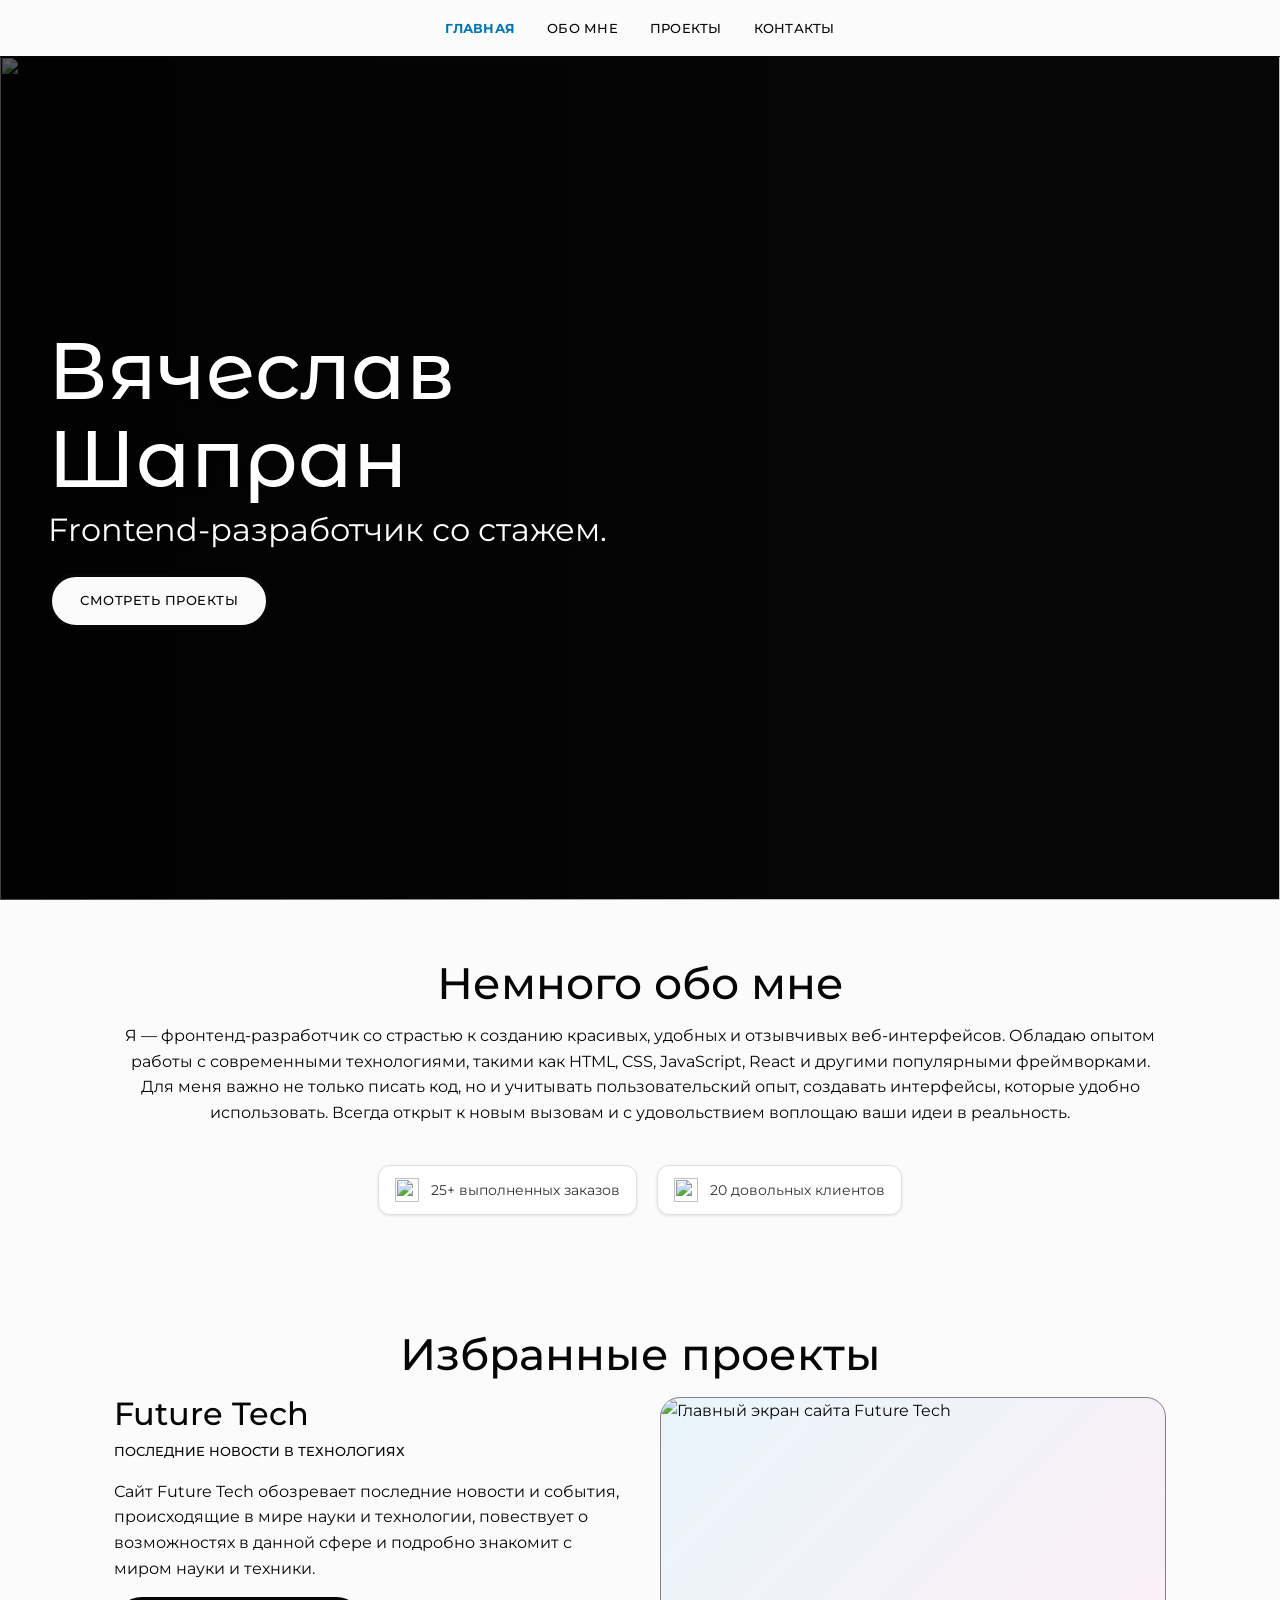
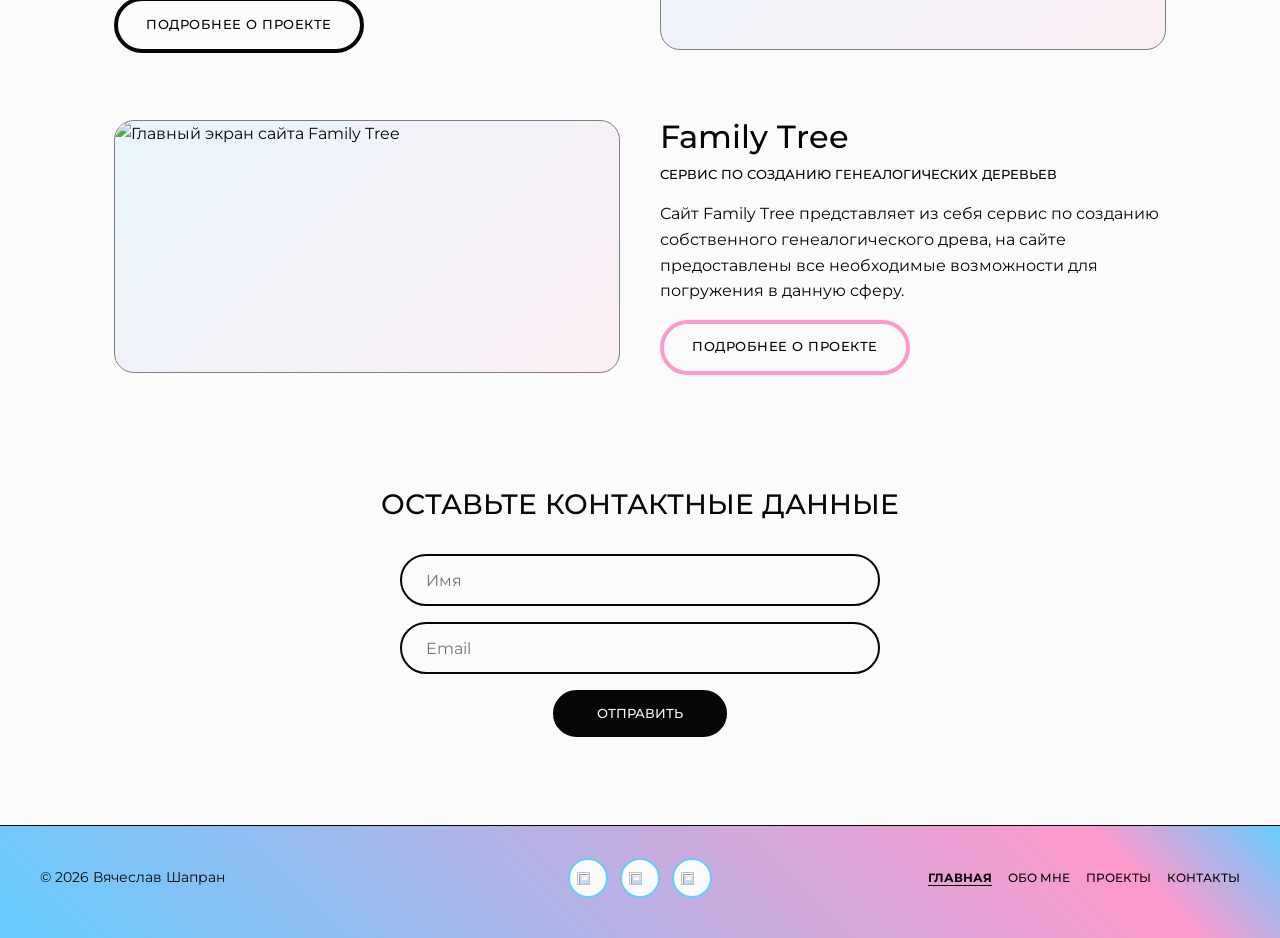
==== index.html @ 5755ff6b "Fix mobile layout, copy and accessibility across the site - Make hero, project pages and contacts re" ====
<!DOCTYPE html>
<html lang="ru">
  <head>
    <meta charset="UTF-8" />
    <meta name="viewport" content="width=device-width, initial-scale=1.0" />
    <meta name="description" content="Портфолио Вячеслава Шапрана, frontend-разработчика: проекты, навыки и контакты." />
    <meta property="og:title" content="Вячеслав Шапран — frontend-разработчик" />
    <meta property="og:description" content="Портфолио Вячеслава Шапрана, frontend-разработчика: проекты, навыки и контакты." />
    <meta property="og:type" content="website" />
    <link rel="icon" href="images/favicon.svg" type="image/svg+xml" />
    <title>Вячеслав Шапран — frontend-разработчик</title>
    <link rel="stylesheet" href="css/styles.css" />
  </head>
  <body class="has-fixed-header">
    <header class="site-header">
      <div class="site-header__inner">
        <nav aria-label="Основная навигация">
          <ul class="nav-main">
            <li><a href="index.html" class="is-active">Главная</a></li>
            <li><a href="skills.html">Обо мне</a></li>
            <li><a href="projects.html">Проекты</a></li>
            <li><a href="contacts.html">Контакты</a></li>
          </ul>
        </nav>
      </div>
    </header>

    <main>
      <section class="hero-full">
        <div class="hero-box">
          <div class="hero-parallax" aria-hidden="true">
            <img id="heroMe" src="images/iam.jpg" alt="" />
          </div>
          <div class="hero-content">
            <h1 class="hero-overlay-text"><span class="hero-overlay-text-add">Вячеслав Шапран</span> Frontend-разработчик со стажем.</h1>
            <a class="btn-pill hero-cta" href="projects.html">Смотреть проекты</a>
          </div>
        </div>
      </section>

      <section class="section">
        <div class="wrap text-center">
          <h2 class="section-heading">Немного обо мне</h2>
          <p>
            Я — фронтенд-разработчик со страстью к созданию красивых, удобных и отзывчивых веб-интерфейсов.
            Обладаю опытом работы с современными технологиями, такими как HTML, CSS, JavaScript, React и другими популярными фреймворками.
            Для меня важно не только писать код, но и учитывать пользовательский опыт, создавать интерфейсы, которые удобно использовать.
            Всегда открыт к новым вызовам и с удовольствием воплощаю ваши идеи в реальность.
          </p>
        </div>

        <div class="alert-wrapper">
          <div class="alert-box">
            <img loading="lazy" class="alert-icon" src="images/check.png" alt="" />
            <div class="alert-text">25+ выполненных заказов</div>
          </div>
          <div class="alert-box">
            <img loading="lazy" class="alert-icon" src="images/human.png" alt="" />
            <div class="alert-text">20 довольных клиентов</div>
          </div>
        </div>
      </section>
              
      <section class="section" id="projects">
        <div class="wrap text-center">
          <h2 class="section-heading">Избранные проекты</h2>
        </div>
        <div class="wrap">
          <div class="project-row">
            
            <div class="project-row__text">
              <h3 class="project-row__title">Future Tech</h3>
              <p class="project-row__subtitle">Последние новости в технологиях</p>
              <p>
                Сайт Future Tech обозревает последние новости и события, происходящие в мире науки и технологии, повествует о возможностях в данной сфере и подробно знакомит с миром науки и техники.
              </p>
              <a class="btn-pill" href="project-1.html">Подробнее о проекте</a>
            </div>
            <div class="project-row__preview">
              <div class="preview-box">
                <img loading="lazy" src="images/example_1.png" alt="Главный экран сайта Future Tech" />
              </div>
            </div>
          </div>

          <div class="project-row project-row--reverse">
            <div class="project-row__text">
              <h3 class="project-row__title">Family Tree</h3>
              <p class="project-row__subtitle">Сервис по созданию генеалогических деревьев</p>
              <p>
                Сайт Family Tree представляет из себя сервис по созданию собственного генеалогического древа, на сайте предоставлены все необходимые возможности для погружения в данную сферу.
              </p>
              <a class="btn-pill btn-pill--accent" href="project-2.html">Подробнее о проекте</a>
            </div>
            <div class="project-row__preview">
              <div class="preview-box">
                <img loading="lazy" src="images/example_2.png" alt="Главный экран сайта Family Tree" />
              </div>
            </div>
          </div>
        </div>
      </section>

      <section class="section" id="contact">
        <div class="wrap">
          <h2 class="contact-block__title">Оставьте контактные данные</h2>
          <form class="form-inline" action="#" method="post">
            <label class="visually-hidden" for="name">Имя</label>
            <input class="input-pill" id="name" name="name" type="text" placeholder="Имя" autocomplete="name" required />
            <label class="visually-hidden" for="email">Email</label>
            <input class="input-pill" id="email" name="email" type="email" placeholder="Email" autocomplete="email" required />
            <button class="btn-submit" type="submit">Отправить</button>
          </form>
        </div>
      </section>
    </main>

    <footer class="site-footer">
      <div class="site-footer__inner">
        <div class="footer-left">
          <span>© 2026 Вячеслав Шапран</span>
        </div>
        <div class="footer-center">
          <a class="social-circle" href="#" aria-label="Telegram">
            <img loading="lazy" src="images/tg.png" alt="" />
          </a>
          <a class="social-circle" href="#" aria-label="VK">
            <img loading="lazy" src="images/vk.png" alt="" />
          </a>
          <a class="social-circle" href="#" aria-label="YouTube">
            <img loading="lazy" src="images/youtube.png" alt="" />
          </a>
        </div>
        <nav class="footer-right" aria-label="Подвал">
          <a href="index.html" class="is-active">Главная</a>
          <a href="skills.html">Обо мне</a>
          <a href="projects.html">Проекты</a>
          <a href="contacts.html">Контакты</a>
        </nav>
      </div>
    </footer>

    <script>
      (function () {
        var el = document.getElementById("heroMe");
        if (!el) return;
        var prefersReduced =
          window.matchMedia && window.matchMedia("(prefers-reduced-motion: reduce)").matches;
        if (prefersReduced) return;
        var speed = 0.25;

        function update() {
          el.style.transform = "translate3d(0," + window.scrollY * speed + "px,0)";
        }

        update();
        window.addEventListener("scroll", update, { passive: true });
      })();
    </script>
  </body>
</html>
---- css/styles.css ----
/* Portfolio — общие стили */
@import url("https://fonts.googleapis.com/css2?family=Montserrat:wght@400;500;600;700&family=Montserrat+Alternates:wght@500&display=swap");

:root {
  --bg: #fbfbfb;
  --gr: gray;
  --text: #060606;
  --accent-1: #66ccff;
  --accent-1-text: #0077b3; /* тот же голубой, но читаемый на светлом фоне */
  --accent-2: #ff99cc;
  --border-thick: 4px solid var(--text);
  --border-thin: 1px solid var(--gr);
  --font-body: "Montserrat", system-ui, sans-serif;
  --font-accent: "Montserrat Alternates", "Montserrat", system-ui, sans-serif;
  --header-height: 56px;
}

*,
*::before,
*::after {
  box-sizing: border-box;
}

html {
  scroll-behavior: smooth;
}

body {
  margin: 0;
  min-height: 100vh;
  font-family: var(--font-body);
  font-weight: 400;
  font-size: 1rem;
  line-height: 1.6;
  color: var(--text);
  background: var(--bg);
}

img {
  max-width: 100%;
  height: auto;
  display: block;
}

a {
  color: inherit;
  text-decoration: none;
}

a:hover {
  color: var(--accent-1-text);
}

:focus-visible {
  outline: 3px solid var(--accent-1-text);
  outline-offset: 2px;
}

/* ——— Типографика ——— */
h1,
h2,
h3,
h4 {
  font-weight: 500;
  line-height: 1.25;
  margin: 0 0 0.75rem;
}

h1,
.section-heading {
  font-size: clamp(1.75rem, 4vw, 2.75rem);
}

h2 {
  font-size: clamp(1.35rem, 3vw, 2rem);
}

h3 {
  font-size: clamp(1.1rem, 2vw, 1.25rem);
}

p {
  margin: 0 0 1rem;
}

/* ——— Шапка ——— */
.site-header {
  position: fixed;
  top: 0;
  left: 0;
  right: 0;
  z-index: 100;
  min-height: var(--header-height);
  background: var(--bg);
  border-bottom: 1px solid var(--text);
}

.site-header__inner {
  max-width: 1200px;
  min-height: var(--header-height);
  margin: 0 auto;
  padding: 0 1.5rem;
  display: flex;
  justify-content: center;
  align-items: center;
}

.nav-main {
  display: flex;
  gap: 2rem;
  justify-content: center;
  list-style: none;
  margin: 0;
  padding: 0;
}

.nav-main a {
  font-size: 0.8rem;
  font-weight: 500;
  letter-spacing: 0.02em;
  text-transform: uppercase;
}

.nav-main a.is-active {
  font-weight: 700;
  color: var(--accent-1-text);
}

/* отступ под фиксированную шапку */
body.has-fixed-header {
  padding-top: var(--header-height);
}

.visually-hidden {
  position: absolute;
  width: 1px;
  height: 1px;
  padding: 0;
  margin: -1px;
  overflow: hidden;
  clip: rect(0, 0, 0, 0);
  white-space: nowrap;
  border: 0;
}

/* ——— Контейнеры ——— */
.wrap {
  max-width: 1100px;
  margin: 0 auto;
  padding: 0 1.5rem;
}

.section {
  padding: 3.5rem 0;
}

.hero-full {
  padding: 0;
}

.section--tight-bott {
  padding-bottom: 0;
}

.text-center {
  text-align: center;
}

/* ——— Кнопки ——— */
.btn-pill {
  display: inline-flex;
  align-items: center;
  justify-content: center;
  font-size: 0.8rem;
  font-weight: 500;
  text-transform: uppercase;
  letter-spacing: 0.04em;
  padding: 0.85rem 1.75rem;
  border-radius: 999px;
  border: var(--border-thick);
  background: var(--bg);
  color: var(--text);
  cursor: pointer;
  transition: background 0.2s, color 0.2s, border-color 0.2s;
}

.btn-pill:hover {
  background: var(--accent-1);
  border-color: var(--accent-1);
  color: var(--text);
}

.btn-pill--accent {
  border-color: var(--accent-2);
}

.btn-pill--accent:hover {
  background: var(--accent-2);
  border-color: var(--accent-2);
}

/* ——— Hero ——— */
.hero-box {
  min-height: calc(100vh - var(--header-height));
  position: relative;
  overflow: hidden;
  display: flex;
  align-items: center;
  justify-content: flex-start;
  padding: 2rem 3rem;
  background: #060606;
}

/* затемнение, чтобы текст читался на любой части фото */
.hero-box::after {
  content: "";
  position: absolute;
  inset: 0;
  z-index: 1;
  background: linear-gradient(90deg, rgba(0, 0, 0, 0.65) 0%, rgba(0, 0, 0, 0) 60%);
}

.hero-parallax {
  position: absolute;
  inset: 0;
  z-index: 0;
}

.hero-parallax img {
  width: 100%;
  height: 100%;
  object-fit: cover;
  object-position: center 30%;
  transform: translate3d(0, 0, 0);
  will-change: transform;
}

.hero-content {
  position: relative;
  z-index: 2;
  max-width: 42rem;
}

.hero-overlay-text {
  margin: 0 0 1.5rem;
  color: #ffffff;
  font-size: clamp(1.1rem, 3vw, 2rem);
  font-weight: 400;
  line-height: 1.2;
  text-shadow: 0 2px 12px rgba(0, 0, 0, 0.45);
}

.hero-overlay-text-add {
  display: block;
  font-family: var(--font-accent);
  font-weight: 500;
  font-size: clamp(2.5rem, 7vw, 5rem);
  line-height: 1.1;
  margin-bottom: 0.5rem;
}

/* ——— Сетка проектов (главная) ——— */
.project-row {
  display: grid;
  grid-template-columns: 1fr 1fr;
  gap: 2.5rem;
  align-items: center;
  margin-bottom: 4rem;
}

.project-row:last-child {
  margin-bottom: 0;
}

.project-row--reverse .project-row__text {
  order: 2;
}

.project-row--reverse .project-row__preview {
  order: 1;
}

.project-row__title {
  font-size: clamp(1.35rem, 3vw, 2rem);
  margin-bottom: 0.5rem;
}

.project-row__subtitle {
  font-size: 0.8rem;
  font-weight: 500;
  text-transform: uppercase;
  margin-bottom: 1rem;
}

/* превью: пропорции совпадают со скриншотами, поэтому они не обрезаются */
.preview-box,
.featured-preview {
  aspect-ratio: 2 / 1;
  border: var(--border-thin);
  border-radius: 1.25rem;
  overflow: hidden;
  background: linear-gradient(135deg, rgba(102, 204, 255, 0.12) 0%, rgba(255, 153, 204, 0.12) 100%);
  transform-origin: center;
  transition: transform 0.25s ease;
}

.preview-box img,
.featured-preview img {
  width: 100%;
  height: 100%;
  object-fit: cover;
}

.preview-box:hover {
  transform: scale(1.04);
}

.featured-preview:hover {
  transform: scale(1.02);
}

/* ——— Форма контактов (главная) ——— */
.contact-block__title {
  font-size: clamp(1.25rem, 3vw, 1.75rem);
  text-align: center;
  margin-bottom: 2rem;
  text-transform: uppercase;
}

.projects-page-title {
  margin-bottom: 2rem;
  text-transform: uppercase;
}

.form-inline {
  display: flex;
  flex-direction: column;
  align-items: center;
  gap: 1rem;
  max-width: 480px;
  margin: 0 auto;
}

.input-pill,
.textarea-pill {
  width: 100%;
  font-family: var(--font-body);
  font-size: 1rem;
  padding: 0.9rem 1.5rem;
  border: 2px solid var(--text);
  background: var(--bg);
  color: var(--text);
}

.input-pill {
  border-radius: 999px;
}

.textarea-pill {
  border-radius: 1.25rem;
  min-height: 140px;
  resize: vertical;
}

.input-pill:focus,
.textarea-pill:focus {
  outline: none;
  border-color: var(--accent-1-text);
  box-shadow: 0 0 0 3px rgba(102, 204, 255, 0.35);
}

.btn-submit {
  font-family: var(--font-body);
  font-size: 0.8rem;
  font-weight: 500;
  padding: 0.75rem 2.5rem;
  border-radius: 999px;
  border: var(--border-thick);
  background: var(--text);
  color: var(--bg);
  cursor: pointer;
  text-transform: uppercase;
  transition: background 0.2s, color 0.2s, border-color 0.2s;
}

.btn-submit:hover {
  background: var(--accent-2);
  color: var(--text);
  border-color: var(--accent-2);
}

/* ——— Футер ——— */
.site-footer {
  border-top: 1px solid var(--text);
  margin-top: 2rem;
  padding: 2rem 1.5rem 2.5rem;
  background: linear-gradient(45deg, rgb(102, 204, 255) 1%, rgb(255, 153, 204) 86%, rgb(102, 204, 255) 100%);
}

.site-footer__inner {
  max-width: 1200px;
  margin: 0 auto;
  display: grid;
  grid-template-columns: 1fr auto 1fr;
  gap: 2rem;
  align-items: center;
}

.footer-left {
  display: flex;
  flex-wrap: wrap;
  gap: 1rem 1.5rem;
  font-size: 0.85rem;
}

.footer-center {
  display: flex;
  gap: 0.75rem;
  justify-content: center;
}

.social-circle {
  width: 40px;
  height: 40px;
  border-radius: 50%;
  border: 2px solid var(--accent-1);
  background: var(--bg);
  transition: background 0.2s, border-color 0.2s;
  display: inline-flex;
  align-items: center;
  justify-content: center;
}

.social-circle img {
  width: 60%;
  height: 60%;
  object-fit: contain;
}

.social-circle:nth-child(1):hover {
  background: var(--accent-1);
  border-color: var(--accent-1);
}

.social-circle:nth-child(2):hover {
  background: var(--accent-2);
  border-color: var(--accent-2);
}

.social-circle:nth-child(3):hover {
  background: var(--text);
  border-color: var(--text);
}

.footer-right {
  display: flex;
  flex-wrap: wrap;
  gap: 0.75rem 1rem;
  justify-content: flex-end;
  font-size: 0.75rem;
  font-weight: 500;
  text-transform: uppercase;
}

.footer-right a:hover {
  color: var(--text);
  text-decoration: underline;
}

/* на цветном фоне футера голубой не читается, поэтому активный пункт выделен чертой */
.footer-right a.is-active {
  font-weight: 700;
  text-decoration: underline;
  text-underline-offset: 3px;
}

/* ——— Страница «Обо мне» ——— */
.about-photo {
  display: flex;
  justify-content: center;
  padding: 1.5rem;
}

.about-photo img {
  border-radius: 1.25rem;
  max-height: 480px;
  width: auto;
}

.page-hero {
  text-align: center;
  padding: 2rem 1.5rem 3rem;
  max-width: 720px;
  margin: 0 auto;
}

.page-hero h2 {
  margin-bottom: 0.75rem;
  text-transform: uppercase;
}

.page-hero .lead {
  font-size: 0.85rem;
  font-weight: 500;
  text-transform: uppercase;
  margin-bottom: 1rem;
  letter-spacing: 0.02em;
}

.skills-grid {
  display: grid;
  grid-template-columns: repeat(3, 1fr);
  gap: 3rem 2rem;
  justify-items: center;
  max-width: 1000px;
  margin: 0 auto;
}

.skills-grid__row2 {
  grid-column: 1 / -1;
  display: flex;
  flex-wrap: wrap;
  justify-content: center;
  gap: 3rem 2rem;
}

.skill-card {
  max-width: 280px;
  text-align: center;
}

.skill-card h3 {
  font-size: 0.85rem;
  margin-bottom: 1rem;
}

.skill-icon {
  width: 140px;
  height: 140px;
  margin: 0 auto 1.25rem;
  border: var(--border-thick);
  border-radius: 50%;
  display: flex;
  align-items: center;
  justify-content: center;
  padding: 0.75rem;
  background: var(--bg);
  transition: transform 0.2s ease;
}

.skill-icon--a1 {
  border-color: var(--accent-1);
}

.skill-icon--a2 {
  border-color: var(--accent-2);
}

.skill-icon__img {
  width: 68%;
  height: 68%;
  object-fit: contain;
}

.skill-card:hover .skill-icon {
  transform: scale(1.04);
}

.skill-desc-title {
  font-size: 0.85rem;
  font-weight: 600;
  text-transform: uppercase;
  margin-bottom: 0.5rem;
}

.skill-card p {
  font-size: 0.9rem;
}

/* ——— Страница проектов ——— */
.featured-project {
  display: grid;
  grid-template-columns: 1fr 1fr;
  gap: 2.5rem;
  align-items: center;
  margin-bottom: 4rem;
}

.featured-project h2 {
  font-size: 1.25rem;
  margin-bottom: 0.5rem;
  text-transform: uppercase;
}

.featured-project .label {
  font-size: 0.8rem;
  font-weight: 500;
  text-transform: uppercase;
  margin-bottom: 0.75rem;
}

.featured-project__actions {
  margin-top: 1.5rem;
}

.other-projects__title {
  text-align: center;
  margin-bottom: 2.5rem;
  text-transform: uppercase;
}

.projects-list {
  display: grid;
  grid-template-columns: repeat(auto-fit, minmax(230px, 1fr));
  gap: 2rem 1.25rem;
}

/* ссылка из заголовка растянута на всю карточку */
.project-card {
  position: relative;
}

.project-card h3 {
  font-size: 1.1rem;
  margin-bottom: 0.35rem;
}

.project-card h3 a::after {
  content: "";
  position: absolute;
  inset: 0;
  z-index: 3;
}

.project-card .label {
  font-size: 0.75rem;
  font-weight: 500;
  text-transform: uppercase;
  margin-bottom: 0.5rem;
}

.project-card p:last-child {
  font-size: 0.9rem;
}

.project-card__img {
  aspect-ratio: 2 / 1;
  border: 2px solid var(--text);
  border-radius: 1.25rem;
  position: relative;
  overflow: hidden;
  margin-bottom: 1rem;
  background: var(--bg);
  transition: transform 0.25s ease;
}

.project-card:hover .project-card__img {
  transform: scale(1.03);
}

.project-card__img img {
  width: 100%;
  height: 100%;
  object-fit: cover;
}

.project-card__badge {
  position: absolute;
  bottom: 10px;
  right: 10px;
  width: 32px;
  height: 32px;
  border-radius: 50%;
  border: 2px solid var(--accent-2);
  background: var(--bg);
  display: inline-flex;
  align-items: center;
  justify-content: center;
  color: var(--text);
  font-size: 1rem;
}

.cta-github {
  text-align: center;
  padding: 3rem 0 1rem;
}

.cta-github a {
  font-size: 0.95rem;
  text-decoration: underline;
  text-underline-offset: 4px;
}

/* ——— Страница проекта ——— */
.project-gallery__images {
  display: grid;
  grid-template-columns: repeat(auto-fit, minmax(240px, 1fr));
  gap: 16px;
  max-width: 1000px;
  margin: 0 auto;
}

.project-gallery__images img {
  width: 100%;
  aspect-ratio: 2 / 1;
  object-fit: cover;
  border-radius: 1.25rem;
  border: 2px solid var(--text);
}

.project-description {
  margin-top: 2.5rem;
}

.project-description .lead {
  max-width: 700px;
  margin: 0 auto;
}

.project-nav {
  display: flex;
  flex-wrap: wrap;
  justify-content: center;
  gap: 20px;
  margin-top: 2.5rem;
}

/* ——— Страница контактов ——— */
.contact-hero {
  text-align: center;
  padding: 2rem 1.5rem 3rem;
  max-width: 620px;
  margin: 0 auto;
}

.contact-hero h1 {
  margin-bottom: 1.25rem;
  text-transform: uppercase;
}

.contact-hero p {
  margin-bottom: 0.5rem;
}

.contacts-form {
  max-width: 540px;
  margin: 0 auto 4rem;
  padding: 2.5rem 1.5rem;
  text-align: center;
}

.contacts-form-title {
  text-transform: uppercase;
  font-size: clamp(1rem, 2.5vw, 1.35rem);
  margin: 0 0 1.25rem;
}

.feedback-square {
  border: var(--border-thick);
  border-radius: 1.25rem;
  padding: 2rem 1.5rem;
  background: linear-gradient(135deg, rgba(102, 204, 255, 0.08) 0%, rgba(255, 153, 204, 0.08) 100%);
}

.feedback-form {
  max-width: 520px;
  margin: 0 auto;
  display: flex;
  flex-direction: column;
  gap: 1rem;
}

/* ——— Плашки с фактами и контактами ——— */
.alert-wrapper {
  display: flex;
  flex-wrap: wrap;
  justify-content: center;
  align-items: stretch;
  gap: 20px;
  margin-top: 40px;
  padding: 0 1.5rem;
  text-align: left;
}

.alert-box {
  display: flex;
  align-items: center;
  gap: 12px;
  padding: 12px 16px;
  background-color: #ffffff;
  border-radius: 12px;
  box-shadow: 0 1px 3px rgba(0, 0, 0, 0.1);
  max-width: 320px;
  color: #333;
  border: 1px solid #e0e0e0;
}

.alert-icon {
  flex-shrink: 0;
  width: 24px;
  height: 24px;
}

.alert-text {
  font-size: 14px;
  line-height: 1.4;
}

/* ——— Адаптив ——— */
@media (max-width: 900px) {
  .skills-grid {
    grid-template-columns: 1fr 1fr;
  }

  .skills-grid__row2 {
    grid-column: auto;
    display: contents;
  }
}

@media (max-width: 768px) {
  .site-footer__inner {
    grid-template-columns: 1fr;
    text-align: center;
  }

  .footer-left,
  .footer-right {
    justify-content: center;
  }

  .project-row,
  .featured-project {
    grid-template-columns: 1fr;
  }

  .project-row--reverse .project-row__text,
  .project-row--reverse .project-row__preview {
    order: unset;
  }

  .hero-box {
    justify-content: flex-start;
    align-items: flex-end;
    padding: 2rem 1.5rem 3rem;
  }

  .hero-box::after {
    background: linear-gradient(180deg, rgba(0, 0, 0, 0) 30%, rgba(0, 0, 0, 0.7) 100%);
  }
}

@media (max-width: 560px) {
  .skills-grid {
    grid-template-columns: 1fr;
  }

  .site-header__inner {
    padding: 0 0.75rem;
  }

  .nav-main {
    gap: 0.9rem;
  }

  .nav-main a {
    font-size: 0.7rem;
  }

  .alert-box {
    width: 100%;
    max-width: none;
  }
}

@media (prefers-reduced-motion: reduce) {
  html {
    scroll-behavior: auto;
  }

  .preview-box,
  .featured-preview,
  .project-card__img,
  .skill-icon {
    transition: none;
  }
}
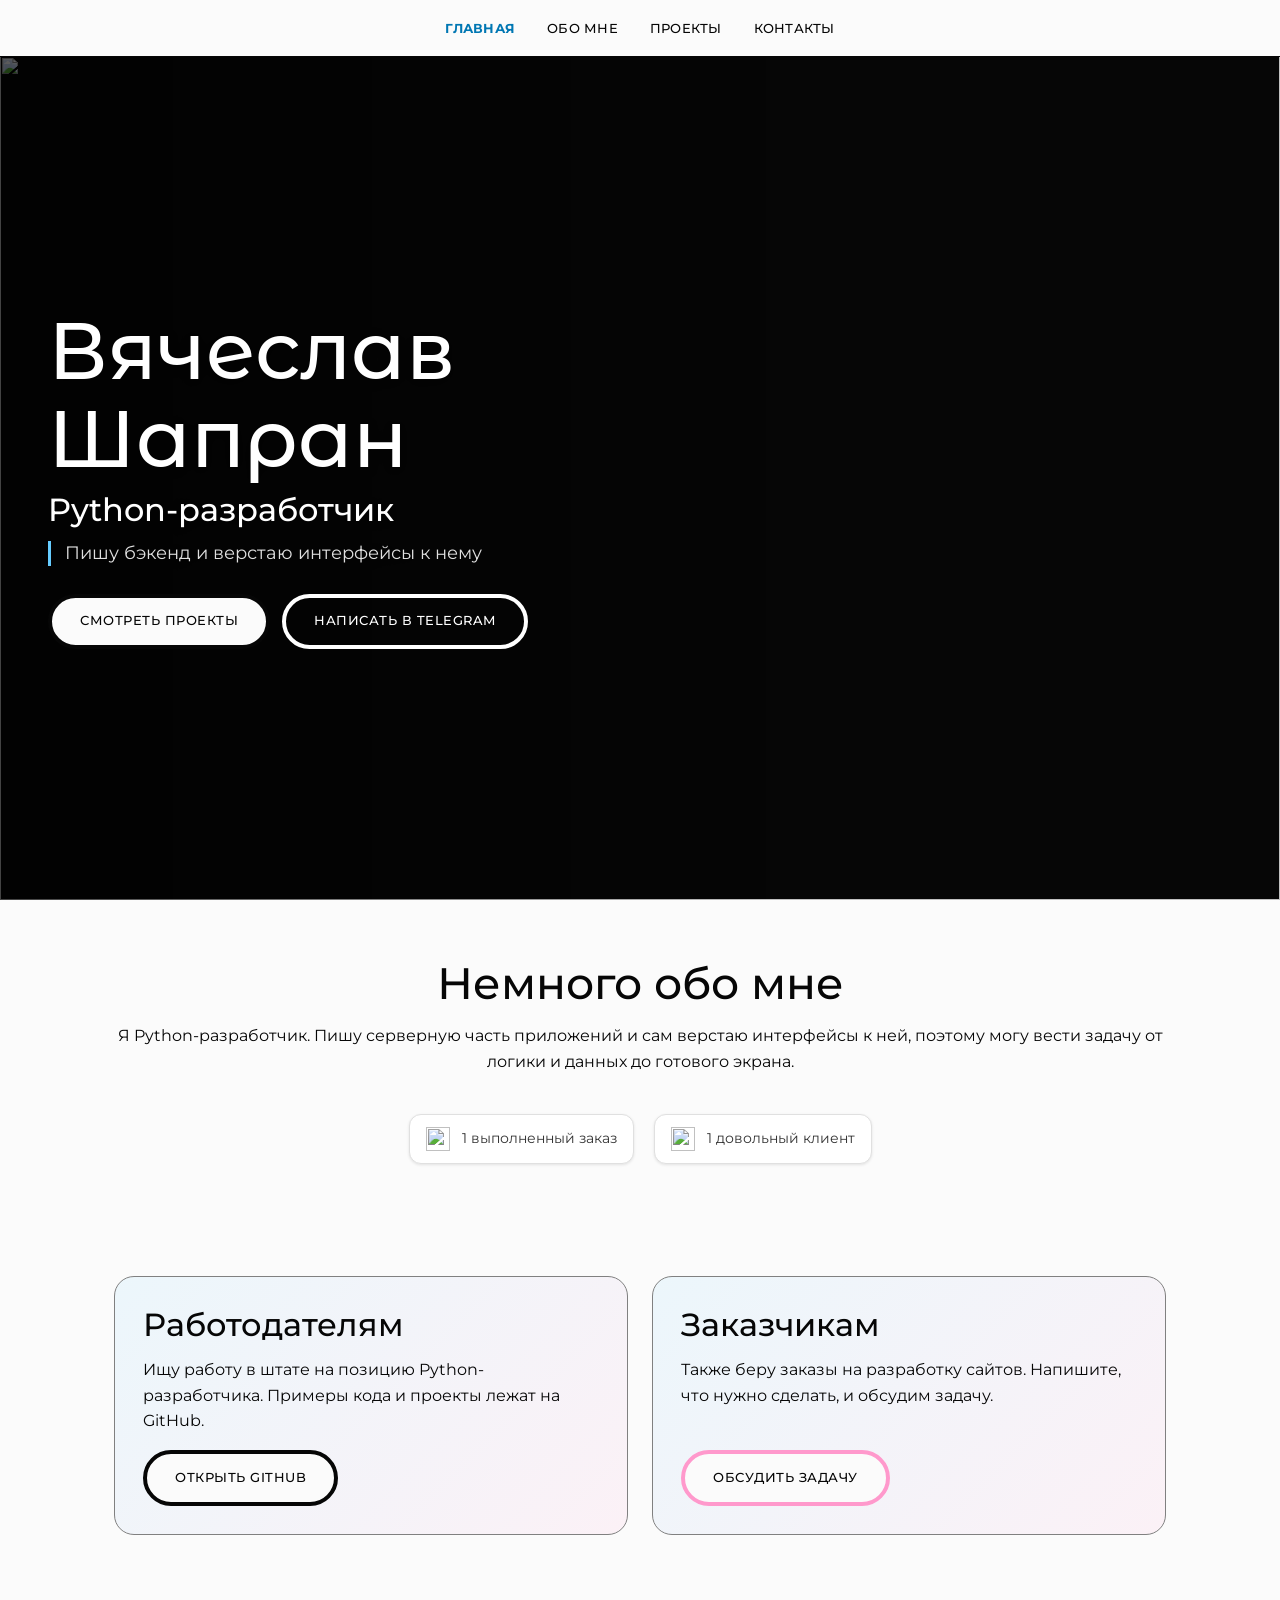
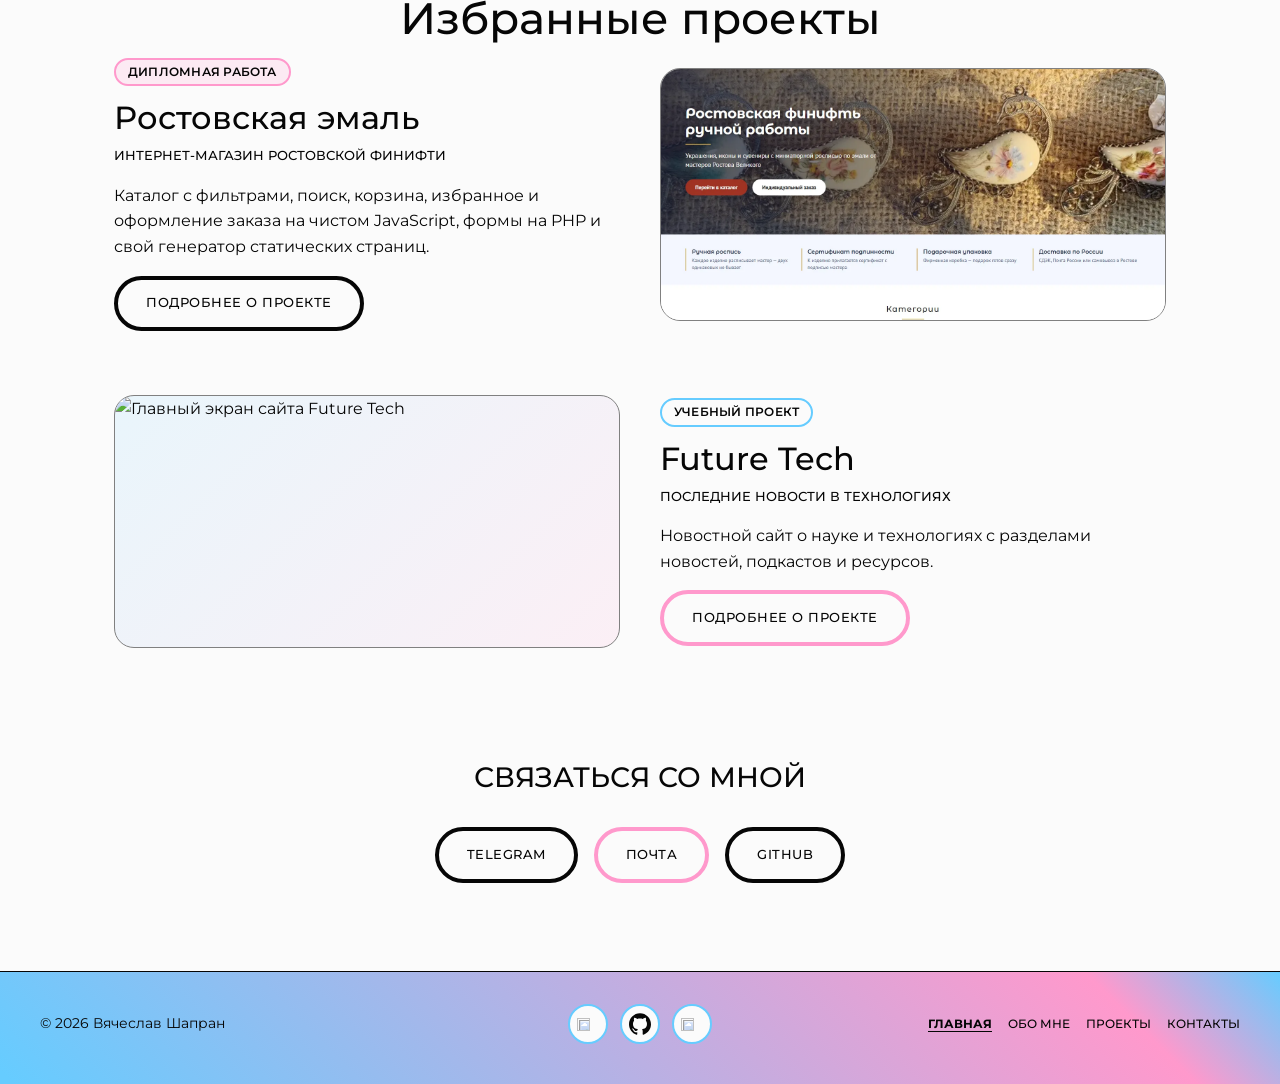
==== commit 267850c8: "Reposition the portfolio for a Python developer role - Lead with the Python developer role and add e" ====
--- a/index.html
+++ b/index.html
@@ -3,12 +3,12 @@
   <head>
     <meta charset="UTF-8" />
     <meta name="viewport" content="width=device-width, initial-scale=1.0" />
-    <meta name="description" content="Портфолио Вячеслава Шапрана, frontend-разработчика: проекты, навыки и контакты." />
-    <meta property="og:title" content="Вячеслав Шапран — frontend-разработчик" />
-    <meta property="og:description" content="Портфолио Вячеслава Шапрана, frontend-разработчика: проекты, навыки и контакты." />
+    <meta name="description" content="Портфолио Вячеслава Шапрана, Python-разработчика: проекты, навыки и контакты." />
+    <meta property="og:title" content="Вячеслав Шапран — Python-разработчик" />
+    <meta property="og:description" content="Портфолио Вячеслава Шапрана, Python-разработчика: проекты, навыки и контакты." />
     <meta property="og:type" content="website" />
     <link rel="icon" href="images/favicon.svg" type="image/svg+xml" />
-    <title>Вячеслав Шапран — frontend-разработчик</title>
+    <title>Вячеслав Шапран — Python-разработчик</title>
     <link rel="stylesheet" href="css/styles.css" />
   </head>
   <body class="has-fixed-header">
@@ -32,8 +32,12 @@
             <img id="heroMe" src="images/iam.jpg" alt="" />
           </div>
           <div class="hero-content">
-            <h1 class="hero-overlay-text"><span class="hero-overlay-text-add">Вячеслав Шапран</span> Frontend-разработчик со стажем.</h1>
-            <a class="btn-pill hero-cta" href="projects.html">Смотреть проекты</a>
+            <h1 class="hero-overlay-text"><span class="hero-overlay-text-add">Вячеслав Шапран</span> Python-разработчик</h1>
+            <p class="hero-tagline">Пишу бэкенд и верстаю интерфейсы к нему</p>
+            <div class="hero-actions">
+              <a class="btn-pill" href="projects.html">Смотреть проекты</a>
+              <a class="btn-pill hero-actions__ghost" href="https://t.me/Vorono_O" target="_blank" rel="noopener">Написать в Telegram</a>
+            </div>
           </div>
         </div>
       </section>
@@ -42,59 +46,72 @@
         <div class="wrap text-center">
           <h2 class="section-heading">Немного обо мне</h2>
           <p>
-            Я — фронтенд-разработчик со страстью к созданию красивых, удобных и отзывчивых веб-интерфейсов.
-            Обладаю опытом работы с современными технологиями, такими как HTML, CSS, JavaScript, React и другими популярными фреймворками.
-            Для меня важно не только писать код, но и учитывать пользовательский опыт, создавать интерфейсы, которые удобно использовать.
-            Всегда открыт к новым вызовам и с удовольствием воплощаю ваши идеи в реальность.
+            Я Python-разработчик. Пишу серверную часть приложений и сам верстаю интерфейсы к ней, поэтому могу вести задачу от логики и данных до готового экрана.
           </p>
         </div>
 
         <div class="alert-wrapper">
           <div class="alert-box">
             <img loading="lazy" class="alert-icon" src="images/check.png" alt="" />
-            <div class="alert-text">25+ выполненных заказов</div>
+            <div class="alert-text">1 выполненный заказ</div>
           </div>
           <div class="alert-box">
             <img loading="lazy" class="alert-icon" src="images/human.png" alt="" />
-            <div class="alert-text">20 довольных клиентов</div>
+            <div class="alert-text">1 довольный клиент</div>
           </div>
         </div>
       </section>
-              
+
+      <section class="section section--tight-bott">
+        <div class="wrap audience-grid">
+          <article class="audience-card">
+            <h2>Работодателям</h2>
+            <p>Ищу работу в штате на позицию Python-разработчика. Примеры кода и проекты лежат на GitHub.</p>
+            <a class="btn-pill" href="https://github.com/OVORONO" target="_blank" rel="noopener">Открыть GitHub</a>
+          </article>
+          <article class="audience-card">
+            <h2>Заказчикам</h2>
+            <p>Также беру заказы на разработку сайтов. Напишите, что нужно сделать, и обсудим задачу.</p>
+            <a class="btn-pill btn-pill--accent" href="contacts.html">Обсудить задачу</a>
+          </article>
+        </div>
+      </section>
+
       <section class="section" id="projects">
         <div class="wrap text-center">
           <h2 class="section-heading">Избранные проекты</h2>
         </div>
         <div class="wrap">
           <div class="project-row">
-            
             <div class="project-row__text">
-              <h3 class="project-row__title">Future Tech</h3>
-              <p class="project-row__subtitle">Последние новости в технологиях</p>
+              <p class="project-badge project-badge--accent">Дипломная работа</p>
+              <h3 class="project-row__title">Ростовская эмаль</h3>
+              <p class="project-row__subtitle">Интернет-магазин ростовской финифти</p>
               <p>
-                Сайт Future Tech обозревает последние новости и события, происходящие в мире науки и технологии, повествует о возможностях в данной сфере и подробно знакомит с миром науки и техники.
+                Каталог с фильтрами, поиск, корзина, избранное и оформление заказа на чистом JavaScript, формы на PHP и свой генератор статических страниц.
               </p>
-              <a class="btn-pill" href="project-1.html">Подробнее о проекте</a>
+              <a class="btn-pill" href="project-finift.html">Подробнее о проекте</a>
             </div>
             <div class="project-row__preview">
               <div class="preview-box">
-                <img loading="lazy" src="images/example_1.png" alt="Главный экран сайта Future Tech" />
+                <img loading="lazy" src="images/finift-home.webp" alt="Главная страница магазина «Ростовская эмаль»" />
               </div>
             </div>
           </div>
 
           <div class="project-row project-row--reverse">
             <div class="project-row__text">
-              <h3 class="project-row__title">Family Tree</h3>
-              <p class="project-row__subtitle">Сервис по созданию генеалогических деревьев</p>
+              <p class="project-badge">Учебный проект</p>
+              <h3 class="project-row__title">Future Tech</h3>
+              <p class="project-row__subtitle">Последние новости в технологиях</p>
               <p>
-                Сайт Family Tree представляет из себя сервис по созданию собственного генеалогического древа, на сайте предоставлены все необходимые возможности для погружения в данную сферу.
+                Новостной сайт о науке и технологиях с разделами новостей, подкастов и ресурсов.
               </p>
-              <a class="btn-pill btn-pill--accent" href="project-2.html">Подробнее о проекте</a>
+              <a class="btn-pill btn-pill--accent" href="project-1.html">Подробнее о проекте</a>
             </div>
             <div class="project-row__preview">
               <div class="preview-box">
-                <img loading="lazy" src="images/example_2.png" alt="Главный экран сайта Family Tree" />
+                <img loading="lazy" src="images/example_1.png" alt="Главный экран сайта Future Tech" />
               </div>
             </div>
           </div>
@@ -103,14 +120,12 @@
 
       <section class="section" id="contact">
         <div class="wrap">
-          <h2 class="contact-block__title">Оставьте контактные данные</h2>
-          <form class="form-inline" action="#" method="post">
-            <label class="visually-hidden" for="name">Имя</label>
-            <input class="input-pill" id="name" name="name" type="text" placeholder="Имя" autocomplete="name" required />
-            <label class="visually-hidden" for="email">Email</label>
-            <input class="input-pill" id="email" name="email" type="email" placeholder="Email" autocomplete="email" required />
-            <button class="btn-submit" type="submit">Отправить</button>
-          </form>
+          <h2 class="contact-block__title">Связаться со мной</h2>
+          <div class="contact-links">
+            <a class="btn-pill" href="https://t.me/Vorono_O" target="_blank" rel="noopener">Telegram</a>
+            <a class="btn-pill btn-pill--accent" href="mailto:ovorono.contact@yandex.ru">Почта</a>
+            <a class="btn-pill" href="https://github.com/OVORONO" target="_blank" rel="noopener">GitHub</a>
+          </div>
         </div>
       </section>
     </main>
@@ -121,14 +136,14 @@
           <span>© 2026 Вячеслав Шапран</span>
         </div>
         <div class="footer-center">
-          <a class="social-circle" href="#" aria-label="Telegram">
+          <a class="social-circle" href="https://t.me/Vorono_O" target="_blank" rel="noopener" aria-label="Telegram">
             <img loading="lazy" src="images/tg.png" alt="" />
           </a>
-          <a class="social-circle" href="#" aria-label="VK">
-            <img loading="lazy" src="images/vk.png" alt="" />
+          <a class="social-circle" href="https://github.com/OVORONO" target="_blank" rel="noopener" aria-label="GitHub">
+            <img loading="lazy" src="images/github.svg" alt="" />
           </a>
-          <a class="social-circle" href="#" aria-label="YouTube">
-            <img loading="lazy" src="images/youtube.png" alt="" />
+          <a class="social-circle" href="mailto:ovorono.contact@yandex.ru" aria-label="Почта">
+            <img loading="lazy" src="images/email.png" alt="" />
           </a>
         </div>
         <nav class="footer-right" aria-label="Подвал">
--- a/css/styles.css
+++ b/css/styles.css
@@ -162,6 +162,10 @@
   padding-bottom: 0;
 }
 
+.section--tight-top {
+  padding-top: 0;
+}
+
 .text-center {
   text-align: center;
 }
@@ -242,10 +246,10 @@
 }
 
 .hero-overlay-text {
-  margin: 0 0 1.5rem;
+  margin: 0 0 0.75rem;
   color: #ffffff;
-  font-size: clamp(1.1rem, 3vw, 2rem);
-  font-weight: 400;
+  font-size: clamp(1.25rem, 3vw, 2rem);
+  font-weight: 500;
   line-height: 1.2;
   text-shadow: 0 2px 12px rgba(0, 0, 0, 0.45);
 }
@@ -256,6 +260,93 @@
   font-weight: 500;
   font-size: clamp(2.5rem, 7vw, 5rem);
   line-height: 1.1;
+  margin-bottom: 0.5rem;
+}
+
+.hero-tagline {
+  margin: 0 0 1.75rem;
+  padding-left: 0.85rem;
+  border-left: 3px solid var(--accent-1);
+  color: rgba(255, 255, 255, 0.88);
+  font-size: clamp(0.95rem, 1.6vw, 1.1rem);
+  line-height: 1.4;
+  text-shadow: 0 2px 12px rgba(0, 0, 0, 0.45);
+}
+
+.hero-actions {
+  display: flex;
+  flex-wrap: wrap;
+  gap: 0.75rem;
+}
+
+.hero-actions__ghost {
+  background: transparent;
+  border-color: #ffffff;
+  color: #ffffff;
+}
+
+/* ——— Кому адресован сайт ——— */
+.audience-grid {
+  display: grid;
+  grid-template-columns: 1fr 1fr;
+  gap: 1.5rem;
+}
+
+.audience-card {
+  display: flex;
+  flex-direction: column;
+  align-items: flex-start;
+  padding: 1.75rem;
+  border: var(--border-thin);
+  border-radius: 1.25rem;
+  background: linear-gradient(135deg, rgba(102, 204, 255, 0.1) 0%, rgba(255, 153, 204, 0.1) 100%);
+}
+
+.audience-card p {
+  flex: 1;
+}
+
+/* ——— Метки проектов ——— */
+.project-badge {
+  display: inline-block;
+  margin-bottom: 0.75rem;
+  padding: 0.2rem 0.75rem;
+  border: 2px solid var(--accent-1);
+  border-radius: 999px;
+  font-size: 0.72rem;
+  font-weight: 600;
+  letter-spacing: 0.02em;
+  text-transform: uppercase;
+}
+
+.project-badge--accent {
+  border-color: var(--accent-2);
+  background: rgba(255, 153, 204, 0.18);
+}
+
+.project-links {
+  display: flex;
+  flex-wrap: wrap;
+  gap: 0.75rem;
+}
+
+.projects-soon {
+  max-width: 620px;
+  margin: 0 auto 3.5rem;
+  padding: 1.25rem 1.5rem;
+  border: 2px dashed var(--gr);
+  border-radius: 1.25rem;
+  text-align: center;
+}
+
+.project-facts {
+  max-width: 700px;
+  margin: 0 auto 1.5rem;
+  padding-left: 1.25rem;
+  text-align: left;
+}
+
+.project-facts li {
   margin-bottom: 0.5rem;
 }
 
@@ -319,7 +410,7 @@
   transform: scale(1.02);
 }
 
-/* ——— Форма контактов (главная) ——— */
+/* ——— Контакты на главной ——— */
 .contact-block__title {
   font-size: clamp(1.25rem, 3vw, 1.75rem);
   text-align: center;
@@ -332,61 +423,11 @@
   text-transform: uppercase;
 }
 
-.form-inline {
-  display: flex;
-  flex-direction: column;
-  align-items: center;
+.contact-links {
+  display: flex;
+  flex-wrap: wrap;
+  justify-content: center;
   gap: 1rem;
-  max-width: 480px;
-  margin: 0 auto;
-}
-
-.input-pill,
-.textarea-pill {
-  width: 100%;
-  font-family: var(--font-body);
-  font-size: 1rem;
-  padding: 0.9rem 1.5rem;
-  border: 2px solid var(--text);
-  background: var(--bg);
-  color: var(--text);
-}
-
-.input-pill {
-  border-radius: 999px;
-}
-
-.textarea-pill {
-  border-radius: 1.25rem;
-  min-height: 140px;
-  resize: vertical;
-}
-
-.input-pill:focus,
-.textarea-pill:focus {
-  outline: none;
-  border-color: var(--accent-1-text);
-  box-shadow: 0 0 0 3px rgba(102, 204, 255, 0.35);
-}
-
-.btn-submit {
-  font-family: var(--font-body);
-  font-size: 0.8rem;
-  font-weight: 500;
-  padding: 0.75rem 2.5rem;
-  border-radius: 999px;
-  border: var(--border-thick);
-  background: var(--text);
-  color: var(--bg);
-  cursor: pointer;
-  text-transform: uppercase;
-  transition: background 0.2s, color 0.2s, border-color 0.2s;
-}
-
-.btn-submit:hover {
-  background: var(--accent-2);
-  color: var(--text);
-  border-color: var(--accent-2);
 }
 
 /* ——— Футер ——— */
@@ -448,8 +489,8 @@
 }
 
 .social-circle:nth-child(3):hover {
-  background: var(--text);
-  border-color: var(--text);
+  background: var(--accent-1);
+  border-color: var(--accent-1);
 }
 
 .footer-right {
@@ -478,7 +519,7 @@
 .about-photo {
   display: flex;
   justify-content: center;
-  padding: 1.5rem;
+  padding: 1.5rem 0;
 }
 
 .about-photo img {
@@ -516,14 +557,6 @@
   margin: 0 auto;
 }
 
-.skills-grid__row2 {
-  grid-column: 1 / -1;
-  display: flex;
-  flex-wrap: wrap;
-  justify-content: center;
-  gap: 3rem 2rem;
-}
-
 .skill-card {
   max-width: 280px;
   text-align: center;
@@ -586,7 +619,7 @@
   margin-bottom: 4rem;
 }
 
-.featured-project h2 {
+.featured-project__title {
   font-size: 1.25rem;
   margin-bottom: 0.5rem;
   text-transform: uppercase;
@@ -611,7 +644,7 @@
 
 .projects-list {
   display: grid;
-  grid-template-columns: repeat(auto-fit, minmax(230px, 1fr));
+  grid-template-columns: repeat(auto-fit, minmax(280px, 1fr));
   gap: 2rem 1.25rem;
 }
 
@@ -742,34 +775,6 @@
   margin-bottom: 0.5rem;
 }
 
-.contacts-form {
-  max-width: 540px;
-  margin: 0 auto 4rem;
-  padding: 2.5rem 1.5rem;
-  text-align: center;
-}
-
-.contacts-form-title {
-  text-transform: uppercase;
-  font-size: clamp(1rem, 2.5vw, 1.35rem);
-  margin: 0 0 1.25rem;
-}
-
-.feedback-square {
-  border: var(--border-thick);
-  border-radius: 1.25rem;
-  padding: 2rem 1.5rem;
-  background: linear-gradient(135deg, rgba(102, 204, 255, 0.08) 0%, rgba(255, 153, 204, 0.08) 100%);
-}
-
-.feedback-form {
-  max-width: 520px;
-  margin: 0 auto;
-  display: flex;
-  flex-direction: column;
-  gap: 1rem;
-}
-
 /* ——— Плашки с фактами и контактами ——— */
 .alert-wrapper {
   display: flex;
@@ -780,6 +785,10 @@
   margin-top: 40px;
   padding: 0 1.5rem;
   text-align: left;
+}
+
+a.alert-box:hover {
+  border-color: var(--accent-1-text);
 }
 
 .alert-box {
@@ -811,11 +820,6 @@
   .skills-grid {
     grid-template-columns: 1fr 1fr;
   }
-
-  .skills-grid__row2 {
-    grid-column: auto;
-    display: contents;
-  }
 }
 
 @media (max-width: 768px) {
@@ -830,7 +834,8 @@
   }
 
   .project-row,
-  .featured-project {
+  .featured-project,
+  .audience-grid {
     grid-template-columns: 1fr;
   }
 
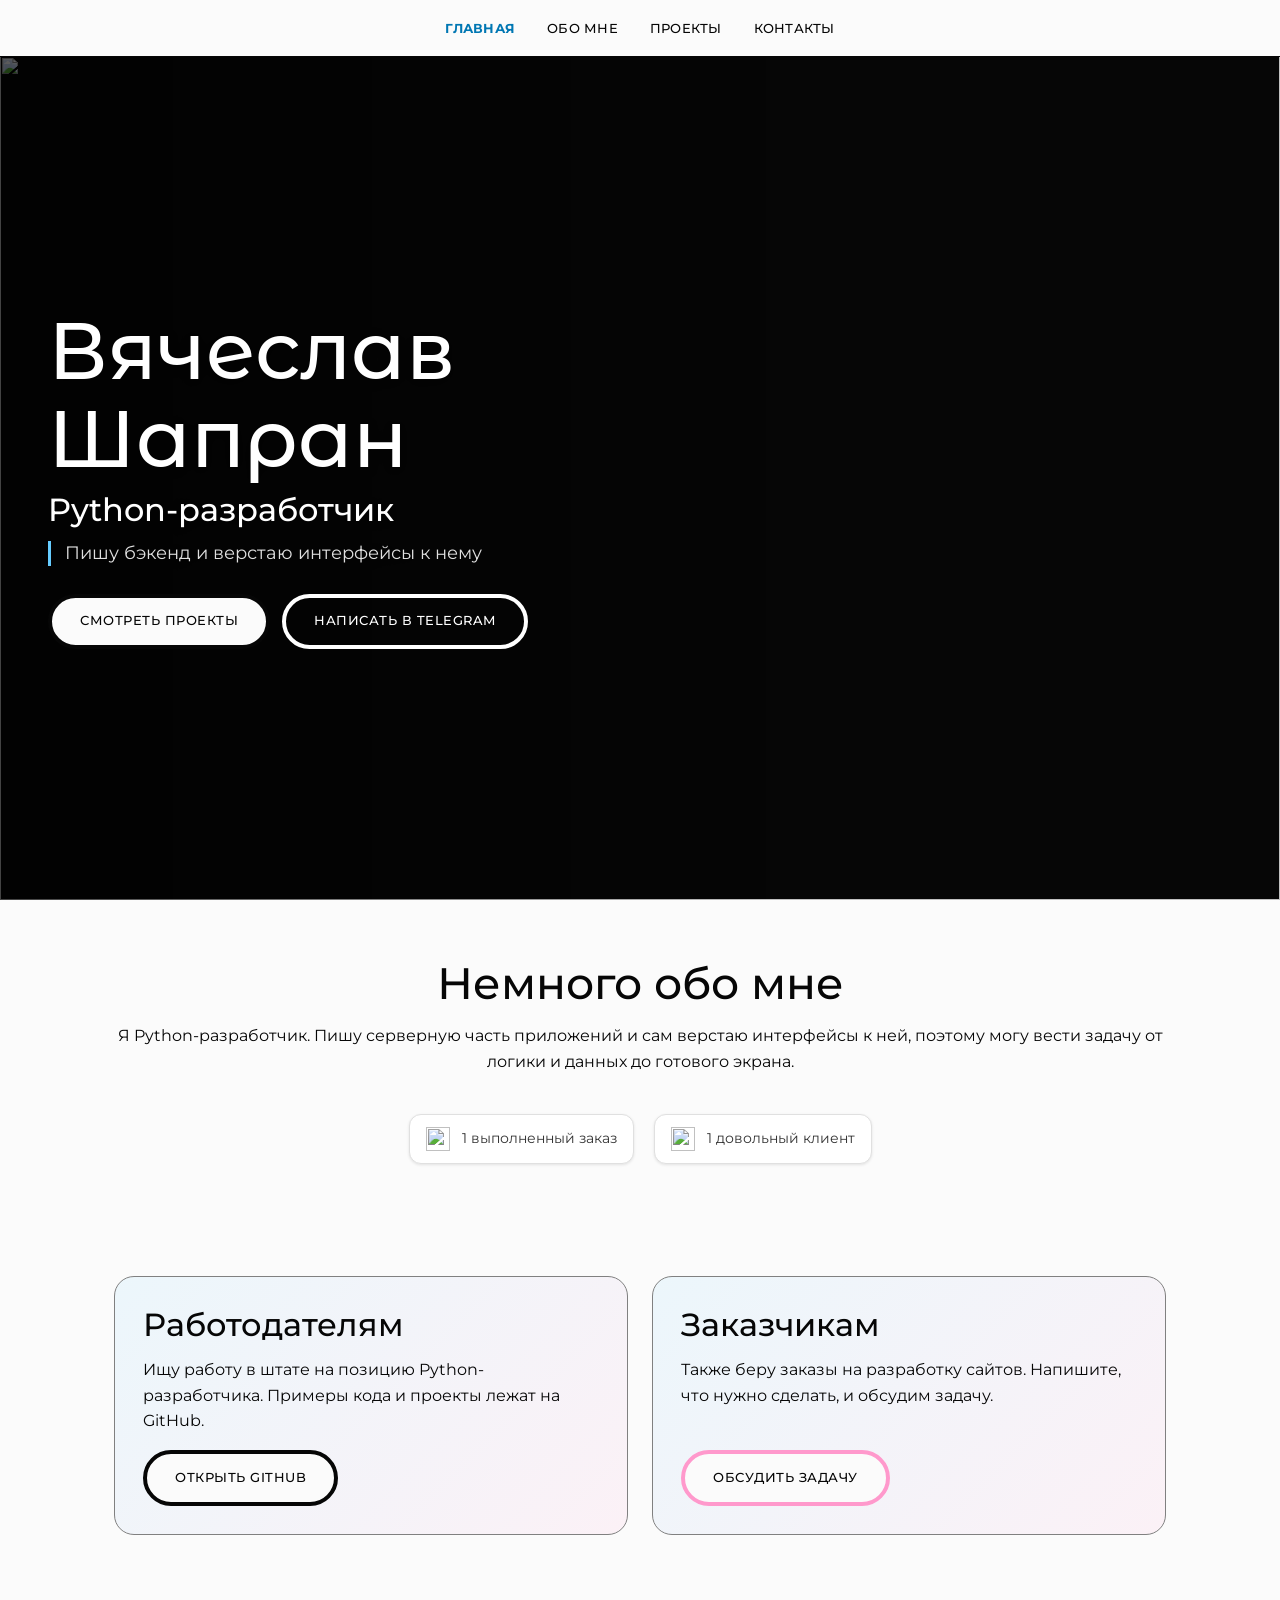
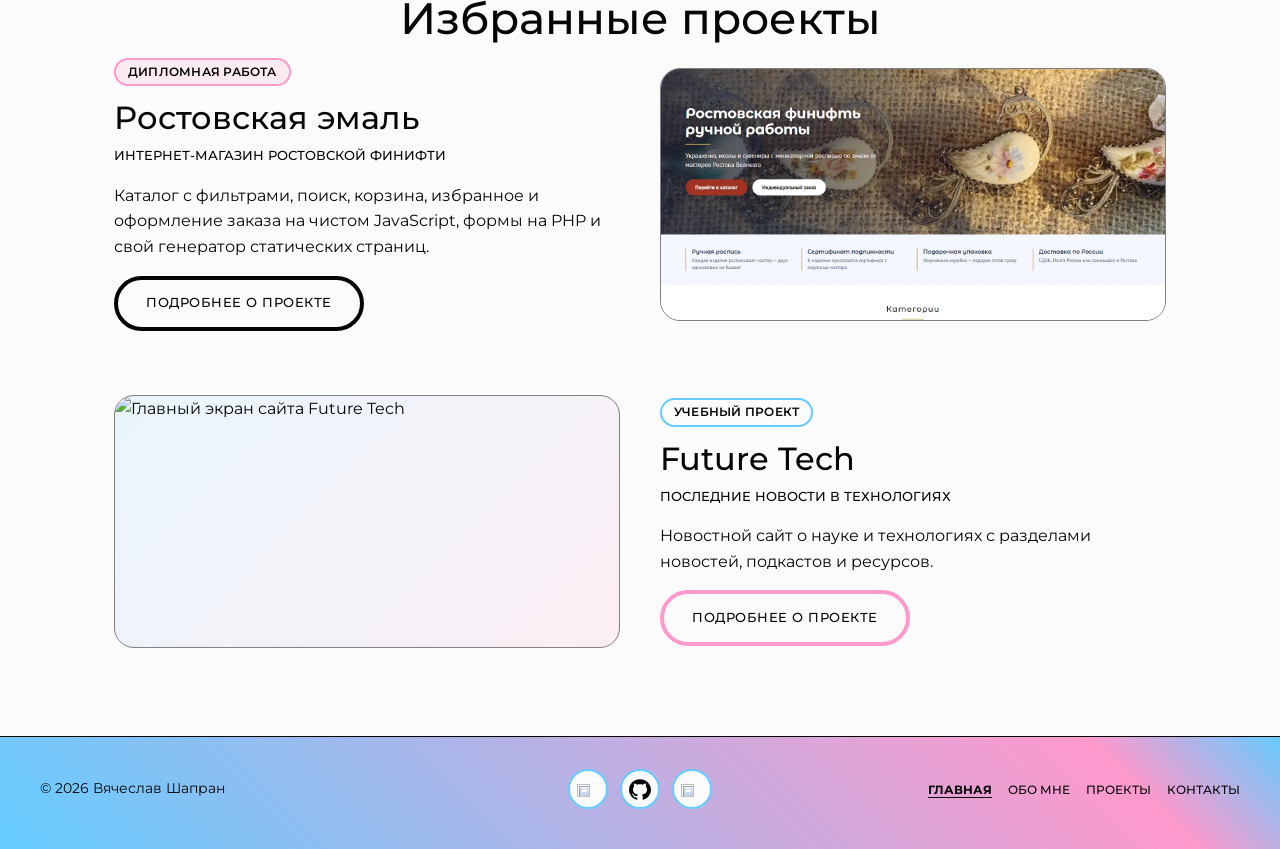
==== commit 2c33066f: "Remove the duplicate contact block from the home page The footer already carries the same Telegram, " ====
--- a/index.html
+++ b/index.html
@@ -117,17 +117,6 @@
           </div>
         </div>
       </section>
-
-      <section class="section" id="contact">
-        <div class="wrap">
-          <h2 class="contact-block__title">Связаться со мной</h2>
-          <div class="contact-links">
-            <a class="btn-pill" href="https://t.me/Vorono_O" target="_blank" rel="noopener">Telegram</a>
-            <a class="btn-pill btn-pill--accent" href="mailto:ovorono.contact@yandex.ru">Почта</a>
-            <a class="btn-pill" href="https://github.com/OVORONO" target="_blank" rel="noopener">GitHub</a>
-          </div>
-        </div>
-      </section>
     </main>
 
     <footer class="site-footer">
--- a/css/styles.css
+++ b/css/styles.css
@@ -410,24 +410,9 @@
   transform: scale(1.02);
 }
 
-/* ——— Контакты на главной ——— */
-.contact-block__title {
-  font-size: clamp(1.25rem, 3vw, 1.75rem);
-  text-align: center;
-  margin-bottom: 2rem;
-  text-transform: uppercase;
-}
-
 .projects-page-title {
   margin-bottom: 2rem;
   text-transform: uppercase;
-}
-
-.contact-links {
-  display: flex;
-  flex-wrap: wrap;
-  justify-content: center;
-  gap: 1rem;
 }
 
 /* ——— Футер ——— */
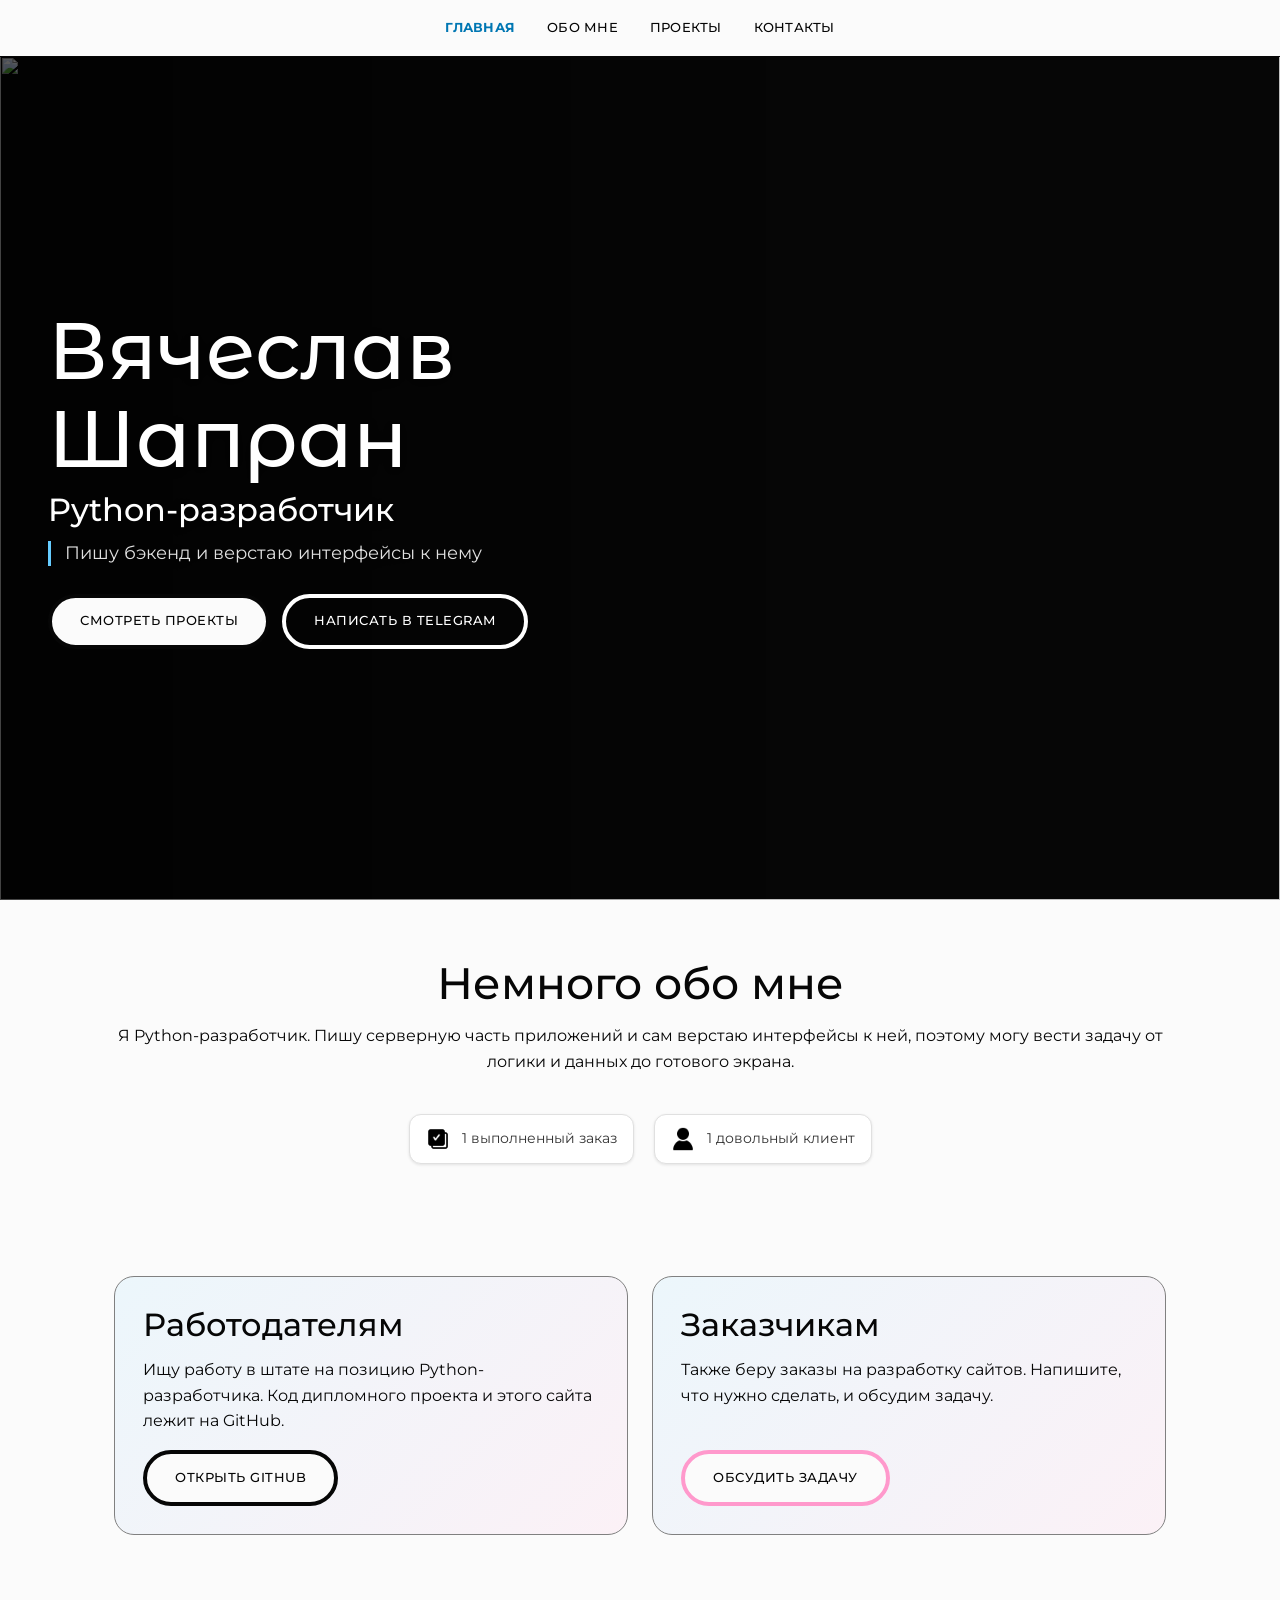
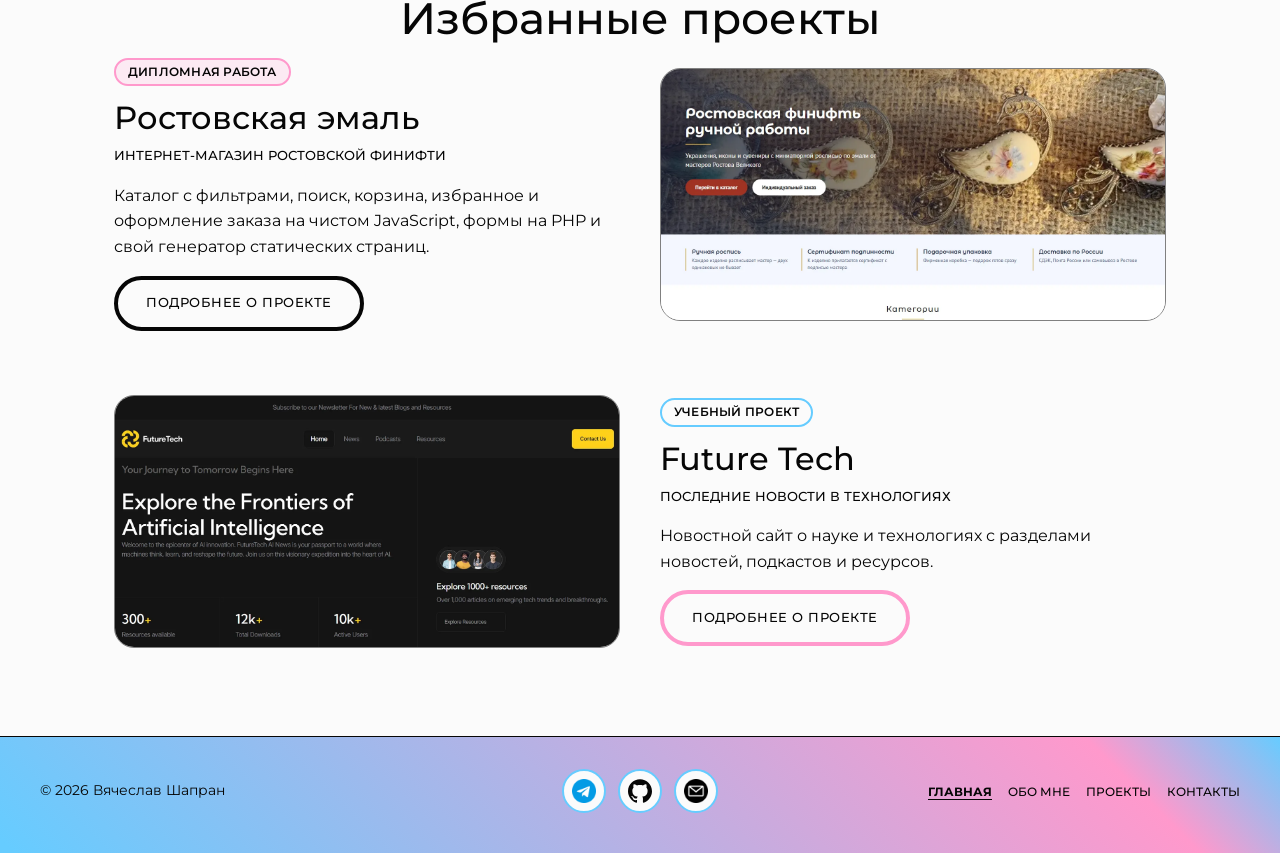
==== commit a5b70210: "Fix the audit findings across the portfolio Optimise images, add page metadata, a 404 page, sitemap " ====
--- a/index.html
+++ b/index.html
@@ -7,16 +7,27 @@
     <meta property="og:title" content="Вячеслав Шапран — Python-разработчик" />
     <meta property="og:description" content="Портфолио Вячеслава Шапрана, Python-разработчика: проекты, навыки и контакты." />
     <meta property="og:type" content="website" />
+    <link rel="canonical" href="https://123-liard-eight-26.vercel.app/" />
+    <meta property="og:url" content="https://123-liard-eight-26.vercel.app/" />
+    <meta property="og:image" content="https://123-liard-eight-26.vercel.app/images/og-image.jpg" />
+    <meta property="og:image:width" content="1200" />
+    <meta property="og:image:height" content="630" />
+    <meta property="og:locale" content="ru_RU" />
+    <meta name="twitter:card" content="summary_large_image" />
+    <link rel="preconnect" href="https://fonts.googleapis.com" />
+    <link rel="preconnect" href="https://fonts.gstatic.com" crossorigin />
+    <link rel="stylesheet" href="https://fonts.googleapis.com/css2?family=Montserrat:wght@400;500;600;700&family=Montserrat+Alternates:wght@500&display=swap" />
     <link rel="icon" href="images/favicon.svg" type="image/svg+xml" />
     <title>Вячеслав Шапран — Python-разработчик</title>
     <link rel="stylesheet" href="css/styles.css" />
   </head>
   <body class="has-fixed-header">
+    <a class="skip-link" href="#main">Перейти к содержимому</a>
     <header class="site-header">
       <div class="site-header__inner">
         <nav aria-label="Основная навигация">
           <ul class="nav-main">
-            <li><a href="index.html" class="is-active">Главная</a></li>
+            <li><a href="index.html" class="is-active" aria-current="page">Главная</a></li>
             <li><a href="skills.html">Обо мне</a></li>
             <li><a href="projects.html">Проекты</a></li>
             <li><a href="contacts.html">Контакты</a></li>
@@ -25,7 +36,7 @@
       </div>
     </header>
 
-    <main>
+    <main id="main">
       <section class="hero-full">
         <div class="hero-box">
           <div class="hero-parallax" aria-hidden="true">
@@ -52,11 +63,11 @@
 
         <div class="alert-wrapper">
           <div class="alert-box">
-            <img loading="lazy" class="alert-icon" src="images/check.png" alt="" />
+            <img loading="lazy" class="alert-icon" src="images/check.webp" alt="" />
             <div class="alert-text">1 выполненный заказ</div>
           </div>
           <div class="alert-box">
-            <img loading="lazy" class="alert-icon" src="images/human.png" alt="" />
+            <img loading="lazy" class="alert-icon" src="images/human.webp" alt="" />
             <div class="alert-text">1 довольный клиент</div>
           </div>
         </div>
@@ -66,7 +77,7 @@
         <div class="wrap audience-grid">
           <article class="audience-card">
             <h2>Работодателям</h2>
-            <p>Ищу работу в штате на позицию Python-разработчика. Примеры кода и проекты лежат на GitHub.</p>
+            <p>Ищу работу в штате на позицию Python-разработчика. Код дипломного проекта и этого сайта лежит на GitHub.</p>
             <a class="btn-pill" href="https://github.com/OVORONO" target="_blank" rel="noopener">Открыть GitHub</a>
           </article>
           <article class="audience-card">
@@ -94,7 +105,7 @@
             </div>
             <div class="project-row__preview">
               <div class="preview-box">
-                <img loading="lazy" src="images/finift-home.webp" alt="Главная страница магазина «Ростовская эмаль»" />
+                <a href="project-finift.html" tabindex="-1" aria-hidden="true"><img loading="lazy" src="images/finift-home.webp" alt="Главная страница магазина «Ростовская эмаль»" /></a>
               </div>
             </div>
           </div>
@@ -111,7 +122,7 @@
             </div>
             <div class="project-row__preview">
               <div class="preview-box">
-                <img loading="lazy" src="images/example_1.png" alt="Главный экран сайта Future Tech" />
+                <a href="project-1.html" tabindex="-1" aria-hidden="true"><img loading="lazy" src="images/example_1.webp" alt="Главный экран сайта Future Tech" /></a>
               </div>
             </div>
           </div>
@@ -126,17 +137,17 @@
         </div>
         <div class="footer-center">
           <a class="social-circle" href="https://t.me/Vorono_O" target="_blank" rel="noopener" aria-label="Telegram">
-            <img loading="lazy" src="images/tg.png" alt="" />
+            <img loading="lazy" src="images/tg.webp" alt="" />
           </a>
           <a class="social-circle" href="https://github.com/OVORONO" target="_blank" rel="noopener" aria-label="GitHub">
             <img loading="lazy" src="images/github.svg" alt="" />
           </a>
           <a class="social-circle" href="mailto:ovorono.contact@yandex.ru" aria-label="Почта">
-            <img loading="lazy" src="images/email.png" alt="" />
+            <img loading="lazy" src="images/email.webp" alt="" />
           </a>
         </div>
         <nav class="footer-right" aria-label="Подвал">
-          <a href="index.html" class="is-active">Главная</a>
+          <a href="index.html" class="is-active" aria-current="page">Главная</a>
           <a href="skills.html">Обо мне</a>
           <a href="projects.html">Проекты</a>
           <a href="contacts.html">Контакты</a>
--- a/css/styles.css
+++ b/css/styles.css
@@ -1,5 +1,4 @@
 /* Portfolio — общие стили */
-@import url("https://fonts.googleapis.com/css2?family=Montserrat:wght@400;500;600;700&family=Montserrat+Alternates:wght@500&display=swap");
 
 :root {
   --bg: #fbfbfb;
@@ -28,6 +27,8 @@
 body {
   margin: 0;
   min-height: 100vh;
+  display: flex;
+  flex-direction: column;
   font-family: var(--font-body);
   font-weight: 400;
   font-size: 1rem;
@@ -115,6 +116,8 @@
 }
 
 .nav-main a {
+  display: inline-block;
+  padding: 0.5rem 0;
   font-size: 0.8rem;
   font-weight: 500;
   letter-spacing: 0.02em;
@@ -126,21 +129,30 @@
   color: var(--accent-1-text);
 }
 
+/* футер прижат к низу на коротких страницах */
+main {
+  flex: 1;
+}
+
+.skip-link {
+  position: fixed;
+  top: -100px;
+  left: 1rem;
+  z-index: 101;
+  padding: 0.5rem 1rem;
+  border-radius: 0 0 0.5rem 0.5rem;
+  background: var(--text);
+  color: var(--bg);
+}
+
+.skip-link:focus {
+  top: 0;
+  color: var(--bg);
+}
+
 /* отступ под фиксированную шапку */
 body.has-fixed-header {
   padding-top: var(--header-height);
-}
-
-.visually-hidden {
-  position: absolute;
-  width: 1px;
-  height: 1px;
-  padding: 0;
-  margin: -1px;
-  overflow: hidden;
-  clip: rect(0, 0, 0, 0);
-  white-space: nowrap;
-  border: 0;
 }
 
 /* ——— Контейнеры ——— */
@@ -395,6 +407,12 @@
   transition: transform 0.25s ease;
 }
 
+.preview-box a,
+.featured-preview a {
+  display: block;
+  height: 100%;
+}
+
 .preview-box img,
 .featured-preview img {
   width: 100%;
@@ -404,10 +422,6 @@
 
 .preview-box:hover {
   transform: scale(1.04);
-}
-
-.featured-preview:hover {
-  transform: scale(1.02);
 }
 
 .projects-page-title {
@@ -446,8 +460,8 @@
 }
 
 .social-circle {
-  width: 40px;
-  height: 40px;
+  width: 44px;
+  height: 44px;
   border-radius: 50%;
   border: 2px solid var(--accent-1);
   background: var(--bg);
@@ -718,10 +732,15 @@
   margin: 0 auto;
 }
 
+.project-gallery__images a {
+  display: block;
+}
+
 .project-gallery__images img {
   width: 100%;
   aspect-ratio: 2 / 1;
   object-fit: cover;
+  object-position: top;
   border-radius: 1.25rem;
   border: 2px solid var(--text);
 }
@@ -746,8 +765,8 @@
 /* ——— Страница контактов ——— */
 .contact-hero {
   text-align: center;
-  padding: 2rem 1.5rem 3rem;
-  max-width: 620px;
+  padding: 2rem 1.5rem 0;
+  max-width: 800px;
   margin: 0 auto;
 }
 
@@ -757,7 +776,14 @@
 }
 
 .contact-hero p {
+  max-width: 620px;
+  margin-left: auto;
+  margin-right: auto;
   margin-bottom: 0.5rem;
+}
+
+.not-found-actions {
+  margin-top: 1.5rem;
 }
 
 /* ——— Плашки с фактами и контактами ——— */
@@ -770,6 +796,17 @@
   margin-top: 40px;
   padding: 0 1.5rem;
   text-align: left;
+}
+
+.alert-wrapper--contacts {
+  display: grid;
+  grid-template-columns: repeat(3, minmax(0, 1fr));
+  max-width: 900px;
+  margin: 2rem auto 0;
+}
+
+.alert-wrapper--contacts .alert-box {
+  max-width: none;
 }
 
 a.alert-box:hover {
@@ -805,6 +842,11 @@
   .skills-grid {
     grid-template-columns: 1fr 1fr;
   }
+
+  .alert-wrapper--contacts {
+    grid-template-columns: minmax(0, 320px);
+    justify-content: center;
+  }
 }
 
 @media (max-width: 768px) {
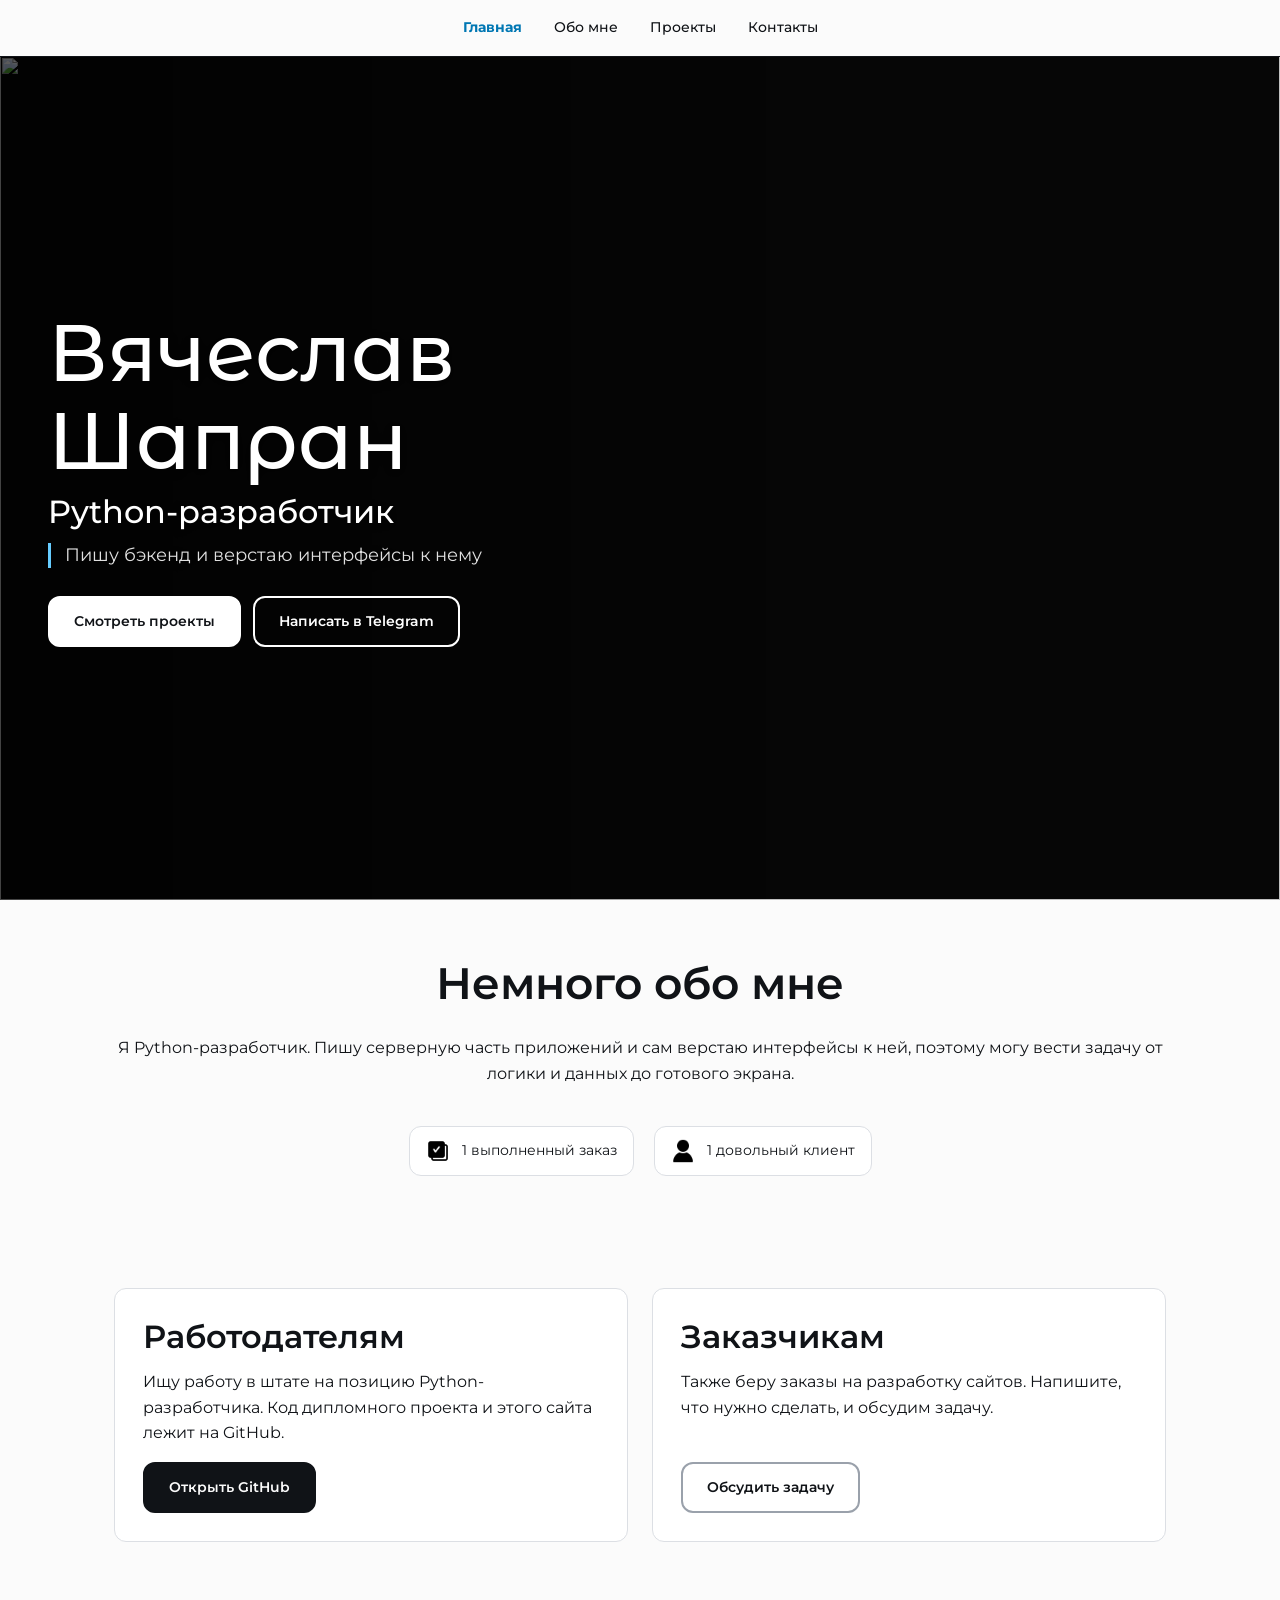
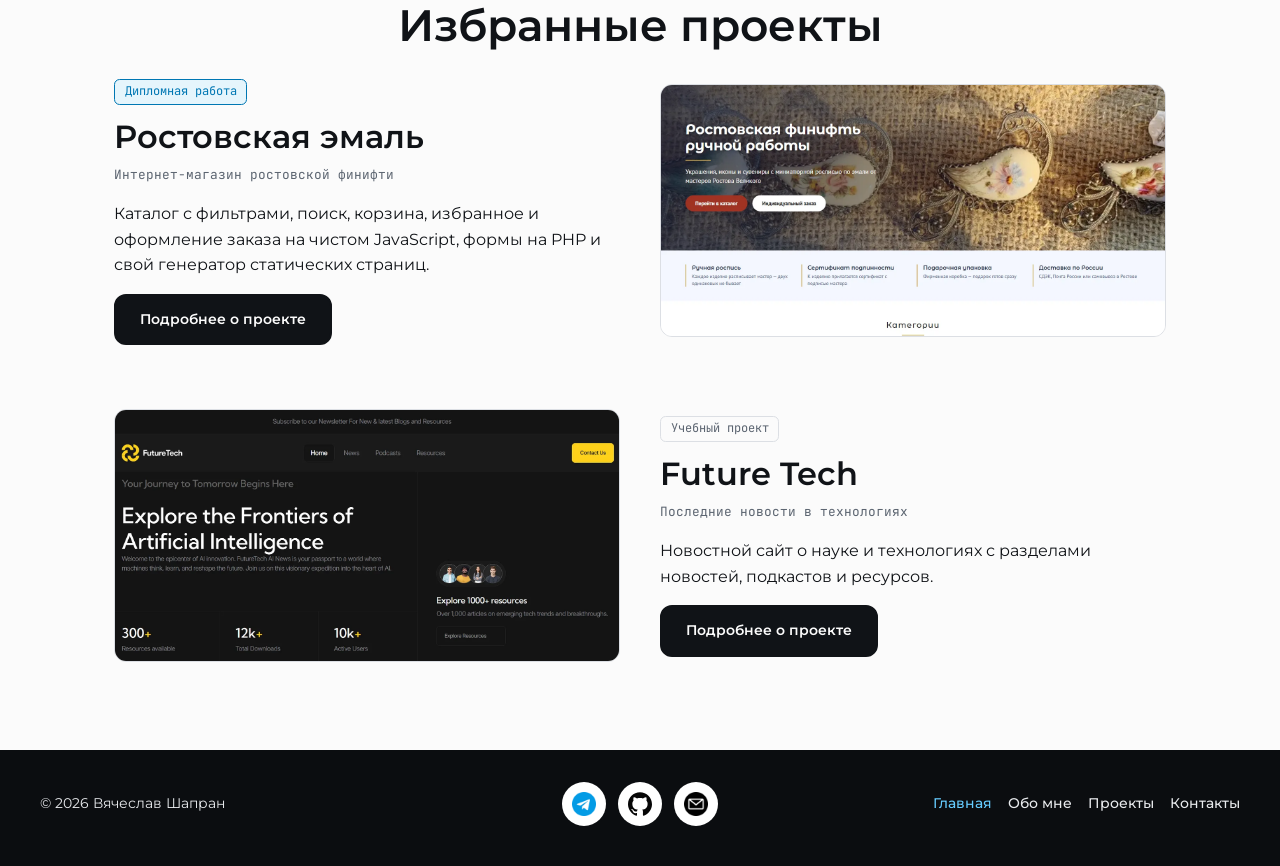
==== commit ba01e799: "Unify the site style around one accent colour Replace the pink and blue gradient with a dark footer " ====
--- a/index.html
+++ b/index.html
@@ -16,7 +16,7 @@
     <meta name="twitter:card" content="summary_large_image" />
     <link rel="preconnect" href="https://fonts.googleapis.com" />
     <link rel="preconnect" href="https://fonts.gstatic.com" crossorigin />
-    <link rel="stylesheet" href="https://fonts.googleapis.com/css2?family=Montserrat:wght@400;500;600;700&family=Montserrat+Alternates:wght@500&display=swap" />
+    <link rel="stylesheet" href="https://fonts.googleapis.com/css2?family=Montserrat:wght@400;500;600;700&family=Montserrat+Alternates:wght@500&family=JetBrains+Mono:wght@400&display=swap" />
     <link rel="icon" href="images/favicon.svg" type="image/svg+xml" />
     <title>Вячеслав Шапран — Python-разработчик</title>
     <link rel="stylesheet" href="css/styles.css" />
@@ -83,7 +83,7 @@
           <article class="audience-card">
             <h2>Заказчикам</h2>
             <p>Также беру заказы на разработку сайтов. Напишите, что нужно сделать, и обсудим задачу.</p>
-            <a class="btn-pill btn-pill--accent" href="contacts.html">Обсудить задачу</a>
+            <a class="btn-pill btn-pill--secondary" href="contacts.html">Обсудить задачу</a>
           </article>
         </div>
       </section>
@@ -118,7 +118,7 @@
               <p>
                 Новостной сайт о науке и технологиях с разделами новостей, подкастов и ресурсов.
               </p>
-              <a class="btn-pill btn-pill--accent" href="project-1.html">Подробнее о проекте</a>
+              <a class="btn-pill" href="project-1.html">Подробнее о проекте</a>
             </div>
             <div class="project-row__preview">
               <div class="preview-box">
--- a/css/styles.css
+++ b/css/styles.css
@@ -2,15 +2,19 @@
 
 :root {
   --bg: #fbfbfb;
-  --gr: gray;
-  --text: #060606;
+  --surface: #ffffff;
+  --dark: #0b0d10;
+  --text: #101317;
+  --muted: #5b6470;
+  --line: #dcdfe4;
+  --line-strong: #9aa1ab;
   --accent-1: #66ccff;
   --accent-1-text: #0077b3; /* тот же голубой, но читаемый на светлом фоне */
-  --accent-2: #ff99cc;
-  --border-thick: 4px solid var(--text);
-  --border-thin: 1px solid var(--gr);
+  --radius: 0.75rem;
+  --border: 1px solid var(--line);
   --font-body: "Montserrat", system-ui, sans-serif;
   --font-accent: "Montserrat Alternates", "Montserrat", system-ui, sans-serif;
+  --font-mono: "JetBrains Mono", ui-monospace, "Cascadia Mono", Consolas, monospace;
   --header-height: 56px;
 }
 
@@ -62,7 +66,7 @@
 h2,
 h3,
 h4 {
-  font-weight: 500;
+  font-weight: 600;
   line-height: 1.25;
   margin: 0 0 0.75rem;
 }
@@ -78,6 +82,10 @@
 
 h3 {
   font-size: clamp(1.1rem, 2vw, 1.25rem);
+}
+
+.section-heading {
+  margin-bottom: 1.5rem;
 }
 
 p {
@@ -118,10 +126,8 @@
 .nav-main a {
   display: inline-block;
   padding: 0.5rem 0;
-  font-size: 0.8rem;
+  font-size: 0.9rem;
   font-weight: 500;
-  letter-spacing: 0.02em;
-  text-transform: uppercase;
 }
 
 .nav-main a.is-active {
@@ -187,15 +193,13 @@
   display: inline-flex;
   align-items: center;
   justify-content: center;
-  font-size: 0.8rem;
-  font-weight: 500;
-  text-transform: uppercase;
-  letter-spacing: 0.04em;
-  padding: 0.85rem 1.75rem;
-  border-radius: 999px;
-  border: var(--border-thick);
-  background: var(--bg);
-  color: var(--text);
+  font-size: 0.9rem;
+  font-weight: 600;
+  padding: 0.75rem 1.5rem;
+  border-radius: var(--radius);
+  border: 2px solid var(--text);
+  background: var(--text);
+  color: var(--bg);
   cursor: pointer;
   transition: background 0.2s, color 0.2s, border-color 0.2s;
 }
@@ -206,13 +210,10 @@
   color: var(--text);
 }
 
-.btn-pill--accent {
-  border-color: var(--accent-2);
-}
-
-.btn-pill--accent:hover {
-  background: var(--accent-2);
-  border-color: var(--accent-2);
+.btn-pill--secondary {
+  background: transparent;
+  border-color: var(--line-strong);
+  color: var(--text);
 }
 
 /* ——— Hero ——— */
@@ -291,10 +292,24 @@
   gap: 0.75rem;
 }
 
-.hero-actions__ghost {
+.hero-actions .btn-pill {
+  background: #ffffff;
+  border-color: #ffffff;
+  color: var(--text);
+}
+
+.hero-actions .btn-pill:hover {
+  background: var(--accent-1);
+  border-color: var(--accent-1);
+}
+
+.hero-actions .hero-actions__ghost {
   background: transparent;
-  border-color: #ffffff;
   color: #ffffff;
+}
+
+.hero-actions .hero-actions__ghost:hover {
+  color: var(--text);
 }
 
 /* ——— Кому адресован сайт ——— */
@@ -309,9 +324,9 @@
   flex-direction: column;
   align-items: flex-start;
   padding: 1.75rem;
-  border: var(--border-thin);
-  border-radius: 1.25rem;
-  background: linear-gradient(135deg, rgba(102, 204, 255, 0.1) 0%, rgba(255, 153, 204, 0.1) 100%);
+  border: var(--border);
+  border-radius: var(--radius);
+  background: var(--surface);
 }
 
 .audience-card p {
@@ -322,18 +337,18 @@
 .project-badge {
   display: inline-block;
   margin-bottom: 0.75rem;
-  padding: 0.2rem 0.75rem;
-  border: 2px solid var(--accent-1);
-  border-radius: 999px;
-  font-size: 0.72rem;
-  font-weight: 600;
-  letter-spacing: 0.02em;
-  text-transform: uppercase;
+  padding: 0.15rem 0.6rem;
+  border: var(--border);
+  border-radius: 0.35rem;
+  font-family: var(--font-mono);
+  font-size: 0.75rem;
+  color: var(--muted);
 }
 
 .project-badge--accent {
-  border-color: var(--accent-2);
-  background: rgba(255, 153, 204, 0.18);
+  border-color: var(--accent-1-text);
+  background: rgba(102, 204, 255, 0.15);
+  color: var(--accent-1-text);
 }
 
 .project-links {
@@ -346,8 +361,9 @@
   max-width: 620px;
   margin: 0 auto 3.5rem;
   padding: 1.25rem 1.5rem;
-  border: 2px dashed var(--gr);
-  border-radius: 1.25rem;
+  border: 1px dashed var(--line-strong);
+  border-radius: var(--radius);
+  color: var(--muted);
   text-align: center;
 }
 
@@ -389,9 +405,10 @@
 }
 
 .project-row__subtitle {
+  font-family: var(--font-mono);
   font-size: 0.8rem;
-  font-weight: 500;
-  text-transform: uppercase;
+  font-weight: 400;
+  color: var(--muted);
   margin-bottom: 1rem;
 }
 
@@ -399,12 +416,11 @@
 .preview-box,
 .featured-preview {
   aspect-ratio: 2 / 1;
-  border: var(--border-thin);
-  border-radius: 1.25rem;
+  border: var(--border);
+  border-radius: var(--radius);
   overflow: hidden;
-  background: linear-gradient(135deg, rgba(102, 204, 255, 0.12) 0%, rgba(255, 153, 204, 0.12) 100%);
-  transform-origin: center;
-  transition: transform 0.25s ease;
+  background: var(--surface);
+  transition: border-color 0.2s;
 }
 
 .preview-box a,
@@ -421,20 +437,19 @@
 }
 
 .preview-box:hover {
-  transform: scale(1.04);
+  border-color: var(--accent-1-text);
 }
 
 .projects-page-title {
   margin-bottom: 2rem;
-  text-transform: uppercase;
 }
 
 /* ——— Футер ——— */
 .site-footer {
-  border-top: 1px solid var(--text);
   margin-top: 2rem;
   padding: 2rem 1.5rem 2.5rem;
-  background: linear-gradient(45deg, rgb(102, 204, 255) 1%, rgb(255, 153, 204) 86%, rgb(102, 204, 255) 100%);
+  background: var(--dark);
+  color: #e8eaed;
 }
 
 .site-footer__inner {
@@ -463,9 +478,9 @@
   width: 44px;
   height: 44px;
   border-radius: 50%;
-  border: 2px solid var(--accent-1);
-  background: var(--bg);
-  transition: background 0.2s, border-color 0.2s;
+  border: 2px solid transparent;
+  background: #ffffff;
+  transition: border-color 0.2s;
   display: inline-flex;
   align-items: center;
   justify-content: center;
@@ -477,18 +492,7 @@
   object-fit: contain;
 }
 
-.social-circle:nth-child(1):hover {
-  background: var(--accent-1);
-  border-color: var(--accent-1);
-}
-
-.social-circle:nth-child(2):hover {
-  background: var(--accent-2);
-  border-color: var(--accent-2);
-}
-
-.social-circle:nth-child(3):hover {
-  background: var(--accent-1);
+.social-circle:hover {
   border-color: var(--accent-1);
 }
 
@@ -497,21 +501,16 @@
   flex-wrap: wrap;
   gap: 0.75rem 1rem;
   justify-content: flex-end;
-  font-size: 0.75rem;
+  font-size: 0.85rem;
   font-weight: 500;
-  text-transform: uppercase;
 }
 
 .footer-right a:hover {
-  color: var(--text);
-  text-decoration: underline;
-}
-
-/* на цветном фоне футера голубой не читается, поэтому активный пункт выделен чертой */
+  color: var(--accent-1);
+}
+
 .footer-right a.is-active {
-  font-weight: 700;
-  text-decoration: underline;
-  text-underline-offset: 3px;
+  color: var(--accent-1);
 }
 
 /* ——— Страница «Обо мне» ——— */
@@ -522,7 +521,7 @@
 }
 
 .about-photo img {
-  border-radius: 1.25rem;
+  border-radius: var(--radius);
   max-height: 480px;
   width: auto;
 }
@@ -536,76 +535,67 @@
 
 .page-hero h2 {
   margin-bottom: 0.75rem;
-  text-transform: uppercase;
 }
 
 .page-hero .lead {
+  font-family: var(--font-mono);
+  font-size: 0.8rem;
+  font-weight: 400;
+  color: var(--muted);
+  margin-bottom: 1rem;
+}
+
+.skill-group {
+  max-width: 1000px;
+  margin: 0 auto 2.5rem;
+}
+
+.skill-group:last-child {
+  margin-bottom: 0;
+}
+
+.skill-group__title {
+  margin-bottom: 1rem;
+  font-family: var(--font-mono);
   font-size: 0.85rem;
-  font-weight: 500;
-  text-transform: uppercase;
-  margin-bottom: 1rem;
-  letter-spacing: 0.02em;
+  font-weight: 400;
+  color: var(--muted);
 }
 
 .skills-grid {
   display: grid;
-  grid-template-columns: repeat(3, 1fr);
-  gap: 3rem 2rem;
-  justify-items: center;
-  max-width: 1000px;
-  margin: 0 auto;
+  grid-template-columns: repeat(2, 1fr);
+  gap: 1rem;
 }
 
 .skill-card {
-  max-width: 280px;
-  text-align: center;
-}
-
-.skill-card h3 {
-  font-size: 0.85rem;
-  margin-bottom: 1rem;
-}
-
-.skill-icon {
-  width: 140px;
-  height: 140px;
-  margin: 0 auto 1.25rem;
-  border: var(--border-thick);
-  border-radius: 50%;
-  display: flex;
-  align-items: center;
-  justify-content: center;
-  padding: 0.75rem;
-  background: var(--bg);
-  transition: transform 0.2s ease;
-}
-
-.skill-icon--a1 {
-  border-color: var(--accent-1);
-}
-
-.skill-icon--a2 {
-  border-color: var(--accent-2);
-}
-
-.skill-icon__img {
-  width: 68%;
-  height: 68%;
+  display: flex;
+  gap: 1rem;
+  align-items: flex-start;
+  padding: 1.25rem;
+  border: var(--border);
+  border-radius: var(--radius);
+  background: var(--surface);
+}
+
+.skill-card--main {
+  border-color: var(--accent-1-text);
+}
+
+.skill-card__img {
+  flex-shrink: 0;
+  width: 40px;
+  height: 40px;
   object-fit: contain;
 }
 
-.skill-card:hover .skill-icon {
-  transform: scale(1.04);
-}
-
-.skill-desc-title {
-  font-size: 0.85rem;
-  font-weight: 600;
-  text-transform: uppercase;
-  margin-bottom: 0.5rem;
+.skill-card h4 {
+  margin-bottom: 0.25rem;
+  font-size: 1rem;
 }
 
 .skill-card p {
+  margin: 0;
   font-size: 0.9rem;
 }
 
@@ -619,15 +609,15 @@
 }
 
 .featured-project__title {
-  font-size: 1.25rem;
+  font-size: 1.5rem;
   margin-bottom: 0.5rem;
-  text-transform: uppercase;
 }
 
 .featured-project .label {
+  font-family: var(--font-mono);
   font-size: 0.8rem;
-  font-weight: 500;
-  text-transform: uppercase;
+  font-weight: 400;
+  color: var(--muted);
   margin-bottom: 0.75rem;
 }
 
@@ -638,7 +628,6 @@
 .other-projects__title {
   text-align: center;
   margin-bottom: 2.5rem;
-  text-transform: uppercase;
 }
 
 .projects-list {
@@ -665,9 +654,10 @@
 }
 
 .project-card .label {
-  font-size: 0.75rem;
-  font-weight: 500;
-  text-transform: uppercase;
+  font-family: var(--font-mono);
+  font-size: 0.8rem;
+  font-weight: 400;
+  color: var(--muted);
   margin-bottom: 0.5rem;
 }
 
@@ -677,17 +667,17 @@
 
 .project-card__img {
   aspect-ratio: 2 / 1;
-  border: 2px solid var(--text);
-  border-radius: 1.25rem;
+  border: var(--border);
+  border-radius: var(--radius);
   position: relative;
   overflow: hidden;
   margin-bottom: 1rem;
-  background: var(--bg);
-  transition: transform 0.25s ease;
+  background: var(--surface);
+  transition: border-color 0.2s;
 }
 
 .project-card:hover .project-card__img {
-  transform: scale(1.03);
+  border-color: var(--accent-1-text);
 }
 
 .project-card__img img {
@@ -703,7 +693,7 @@
   width: 32px;
   height: 32px;
   border-radius: 50%;
-  border: 2px solid var(--accent-2);
+  border: var(--border);
   background: var(--bg);
   display: inline-flex;
   align-items: center;
@@ -741,8 +731,8 @@
   aspect-ratio: 2 / 1;
   object-fit: cover;
   object-position: top;
-  border-radius: 1.25rem;
-  border: 2px solid var(--text);
+  border-radius: var(--radius);
+  border: var(--border);
 }
 
 .project-description {
@@ -772,7 +762,6 @@
 
 .contact-hero h1 {
   margin-bottom: 1.25rem;
-  text-transform: uppercase;
 }
 
 .contact-hero p {
@@ -818,12 +807,11 @@
   align-items: center;
   gap: 12px;
   padding: 12px 16px;
-  background-color: #ffffff;
-  border-radius: 12px;
-  box-shadow: 0 1px 3px rgba(0, 0, 0, 0.1);
+  background-color: var(--surface);
+  border-radius: var(--radius);
   max-width: 320px;
-  color: #333;
-  border: 1px solid #e0e0e0;
+  color: var(--text);
+  border: var(--border);
 }
 
 .alert-icon {
@@ -839,10 +827,6 @@
 
 /* ——— Адаптив ——— */
 @media (max-width: 900px) {
-  .skills-grid {
-    grid-template-columns: 1fr 1fr;
-  }
-
   .alert-wrapper--contacts {
     grid-template-columns: minmax(0, 320px);
     justify-content: center;
@@ -896,7 +880,7 @@
   }
 
   .nav-main a {
-    font-size: 0.7rem;
+    font-size: 0.8rem;
   }
 
   .alert-box {
@@ -912,8 +896,7 @@
 
   .preview-box,
   .featured-preview,
-  .project-card__img,
-  .skill-icon {
+  .project-card__img {
     transition: none;
   }
 }
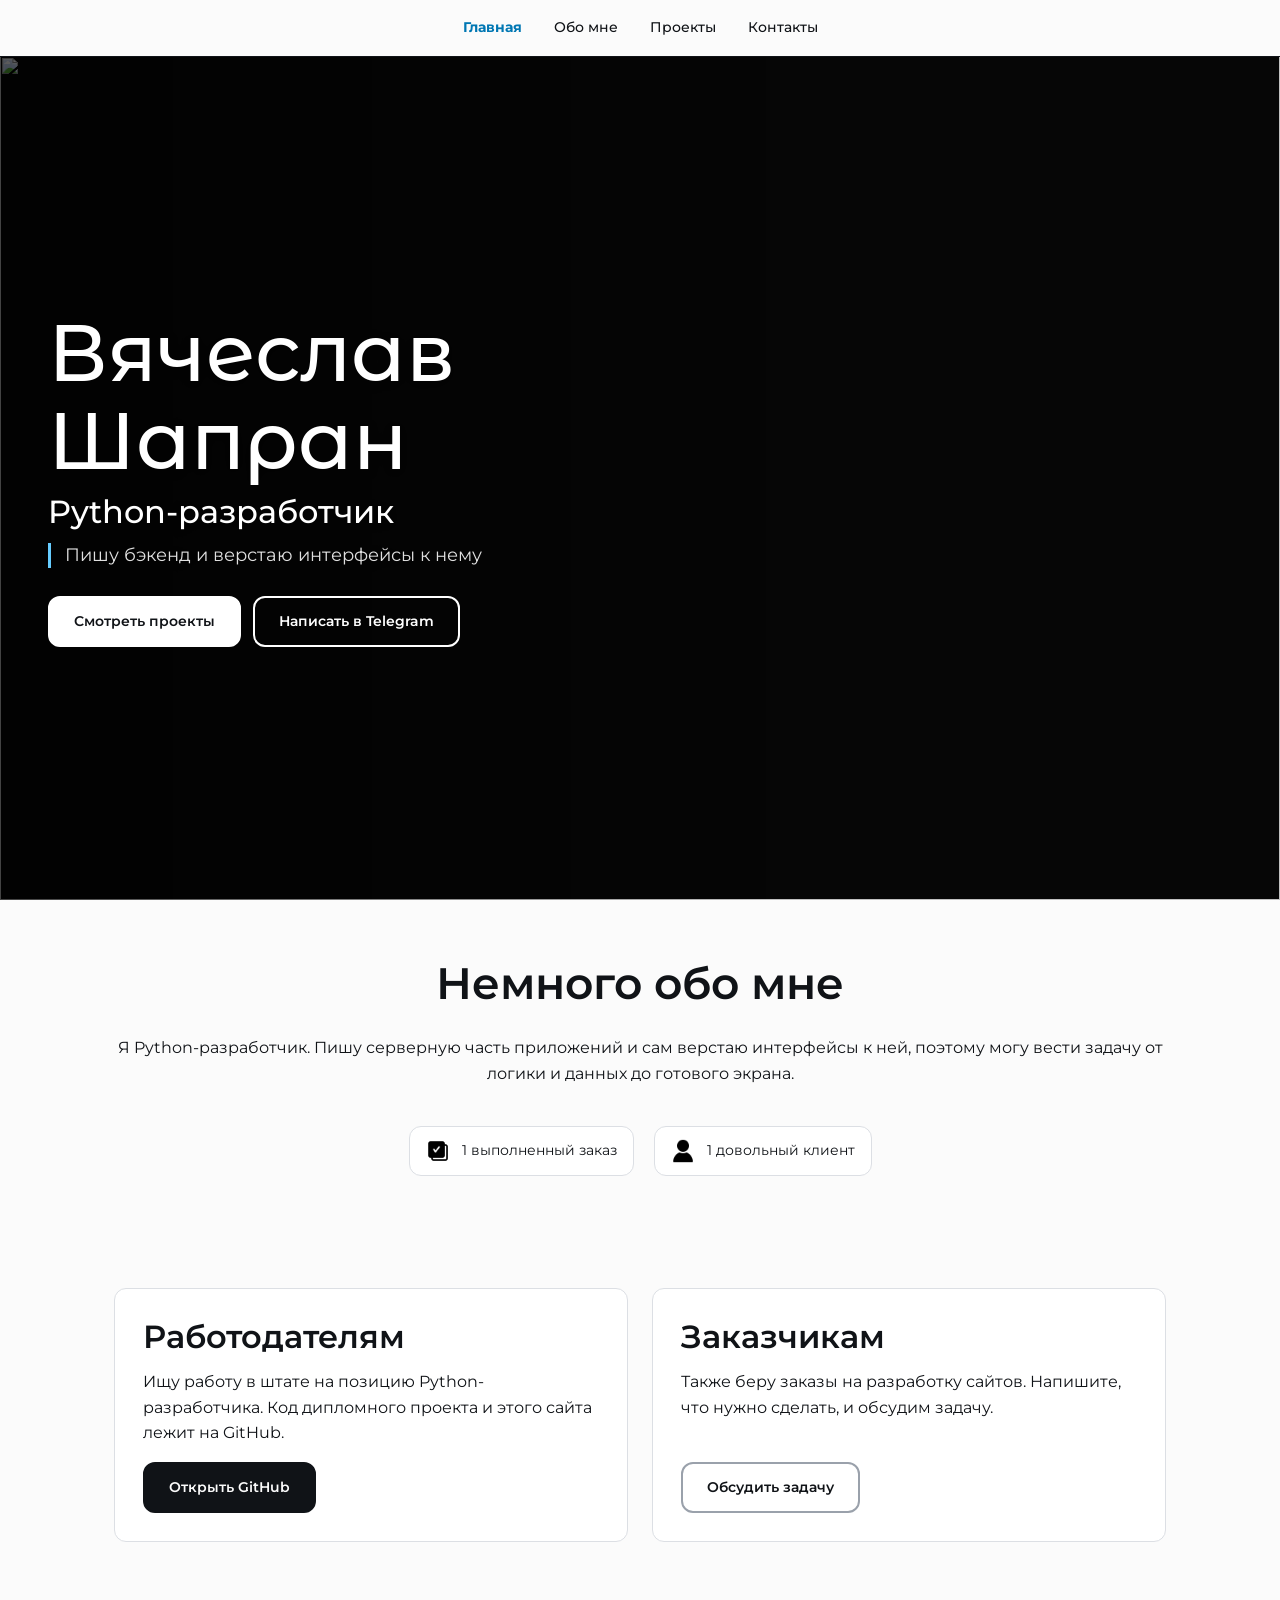
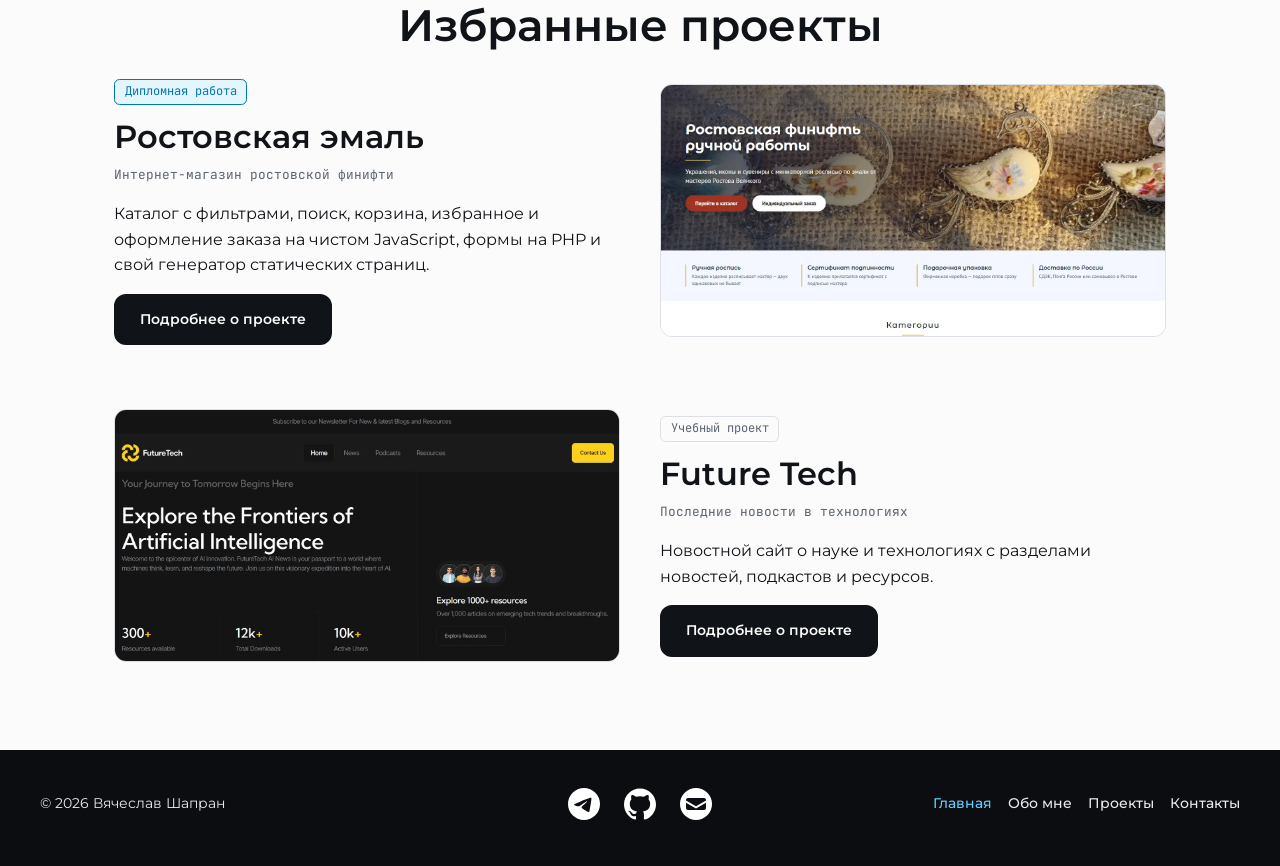
==== commit dea474bd: "Use one monochrome icon set for contact links Co-Authored-By: Claude Opus 5.5 <noreply@anthropic.com" ====
--- a/index.html
+++ b/index.html
@@ -137,13 +137,13 @@
         </div>
         <div class="footer-center">
           <a class="social-circle" href="https://t.me/Vorono_O" target="_blank" rel="noopener" aria-label="Telegram">
-            <img loading="lazy" src="images/tg.webp" alt="" />
+            <img loading="lazy" src="images/telegram.svg" alt="" />
           </a>
           <a class="social-circle" href="https://github.com/OVORONO" target="_blank" rel="noopener" aria-label="GitHub">
             <img loading="lazy" src="images/github.svg" alt="" />
           </a>
           <a class="social-circle" href="mailto:ovorono.contact@yandex.ru" aria-label="Почта">
-            <img loading="lazy" src="images/email.webp" alt="" />
+            <img loading="lazy" src="images/email.svg" alt="" />
           </a>
         </div>
         <nav class="footer-right" aria-label="Подвал">
--- a/css/styles.css
+++ b/css/styles.css
@@ -477,23 +477,21 @@
 .social-circle {
   width: 44px;
   height: 44px;
-  border-radius: 50%;
-  border: 2px solid transparent;
-  background: #ffffff;
-  transition: border-color 0.2s;
   display: inline-flex;
   align-items: center;
   justify-content: center;
-}
-
+  transition: opacity 0.2s;
+}
+
+/* иконки чёрные, на тёмном футере они выводятся белыми */
 .social-circle img {
-  width: 60%;
-  height: 60%;
-  object-fit: contain;
+  width: 32px;
+  height: 32px;
+  filter: invert(1);
 }
 
 .social-circle:hover {
-  border-color: var(--accent-1);
+  opacity: 0.7;
 }
 
 .footer-right {
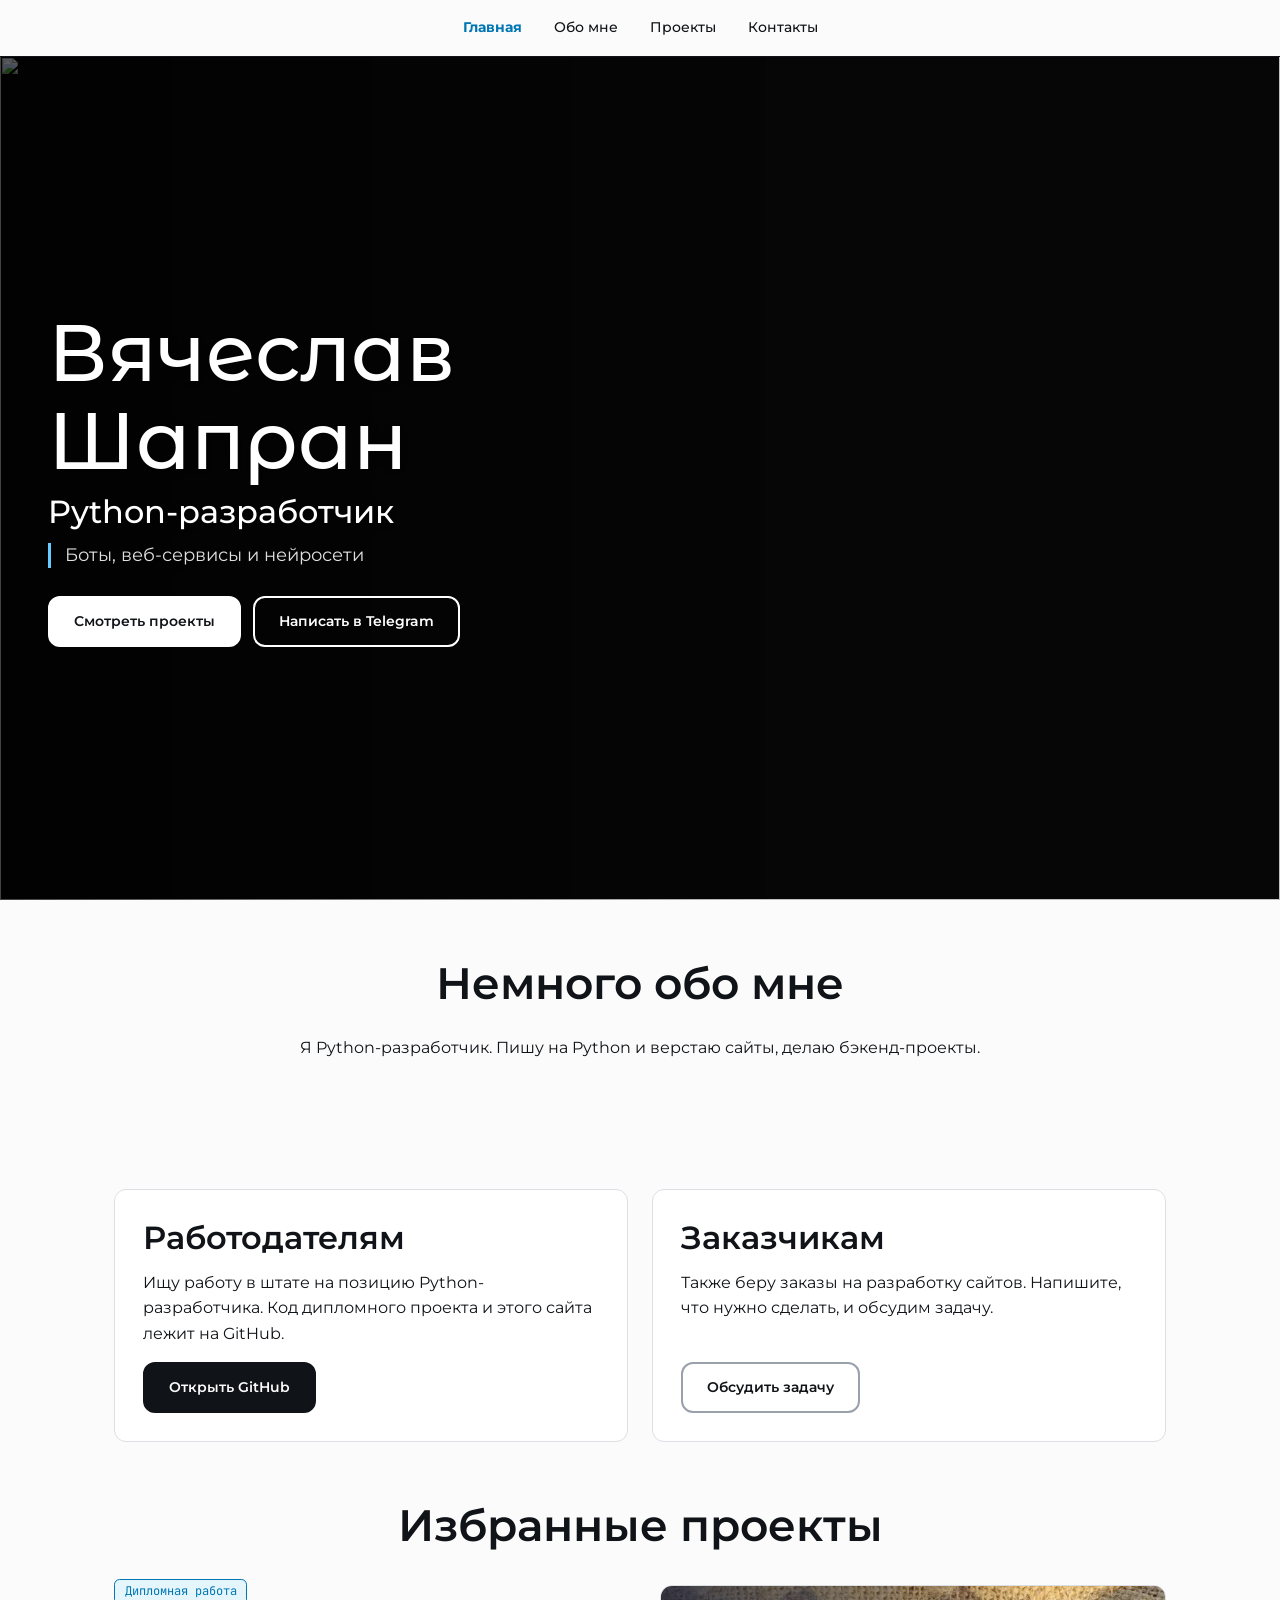
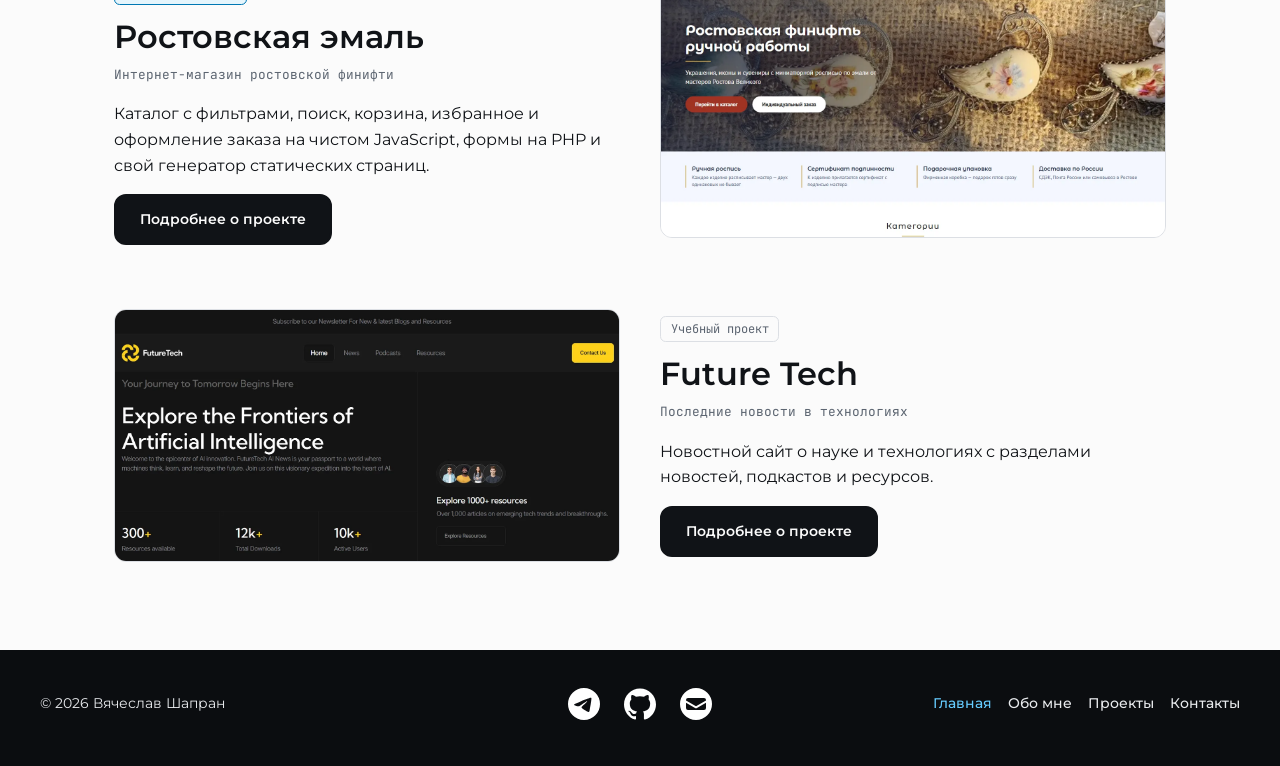
==== commit 32788a62: "Исправлена логика на странице навыков, изменена основная страница (убраны количество заказов и довол" ====
--- a/index.html
+++ b/index.html
@@ -44,7 +44,7 @@
           </div>
           <div class="hero-content">
             <h1 class="hero-overlay-text"><span class="hero-overlay-text-add">Вячеслав Шапран</span> Python-разработчик</h1>
-            <p class="hero-tagline">Пишу бэкенд и верстаю интерфейсы к нему</p>
+            <p class="hero-tagline">Боты, веб-сервисы и нейросети</p>
             <div class="hero-actions">
               <a class="btn-pill" href="projects.html">Смотреть проекты</a>
               <a class="btn-pill hero-actions__ghost" href="https://t.me/Vorono_O" target="_blank" rel="noopener">Написать в Telegram</a>
@@ -57,20 +57,11 @@
         <div class="wrap text-center">
           <h2 class="section-heading">Немного обо мне</h2>
           <p>
-            Я Python-разработчик. Пишу серверную часть приложений и сам верстаю интерфейсы к ней, поэтому могу вести задачу от логики и данных до готового экрана.
+            Я Python-разработчик. Пишу на Python и верстаю сайты, делаю бэкенд-проекты.
           </p>
         </div>
 
-        <div class="alert-wrapper">
-          <div class="alert-box">
-            <img loading="lazy" class="alert-icon" src="images/check.webp" alt="" />
-            <div class="alert-text">1 выполненный заказ</div>
-          </div>
-          <div class="alert-box">
-            <img loading="lazy" class="alert-icon" src="images/human.webp" alt="" />
-            <div class="alert-text">1 довольный клиент</div>
-          </div>
-        </div>
+        
       </section>
 
       <section class="section section--tight-bott">
